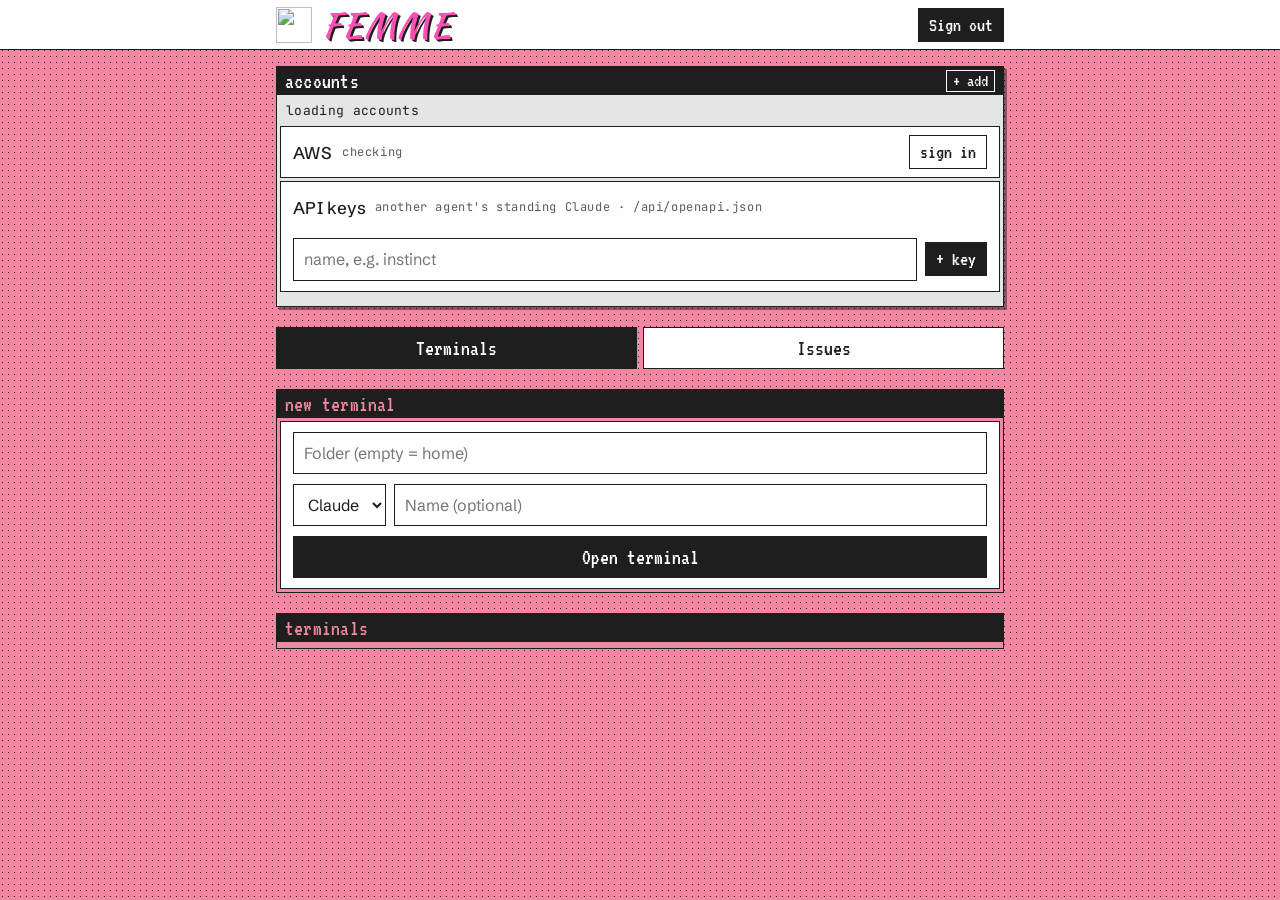
==== board/src/index.html @ fd9e905d "API for other agents: one standing Claude per name, keys made on the board Instinct (Onur's assistan" ====
<!doctype html>
<html lang="en">
<head>
<meta charset="utf-8">
<meta name="viewport" content="width=device-width, initial-scale=1">
<title>FEMME</title>
<link rel="icon" href="/logo.svg">
<link rel="preconnect" href="https://fonts.googleapis.com">
<link rel="preconnect" href="https://fonts.gstatic.com" crossorigin>
<link rel="stylesheet" href="https://fonts.googleapis.com/css2?family=Kaushan+Script&family=JetBrains+Mono:wght@400;700&family=Schibsted+Grotesk:wght@400;500&family=VT323&display=swap">
<link rel="stylesheet" href="https://cdn.jsdelivr.net/npm/@xterm/xterm@5.5.0/css/xterm.min.css">
<script defer src="https://cdn.jsdelivr.net/npm/@xterm/xterm@5.5.0/lib/xterm.min.js"></script>
<script defer src="https://cdn.jsdelivr.net/npm/@xterm/addon-fit@0.10.0/lib/addon-fit.min.js"></script>
<script defer src="https://cdn.jsdelivr.net/npm/@xterm/addon-web-links@0.11.0/lib/addon-web-links.min.js"></script>
<style>
  /* Look of typesafe.ai: a Lisa-era desktop (pink, dot grid) with black-titled windows. Light only, as typesafe.ai is. */
  :root { --desk: #F386A1; --paper: #FEFEFE; --panel: #E5E5E5; --ink: #1E1E1E; --muted: #5c5c5c; --hover: #D45BB6; --neon: #FF4FB4;
          --work: #03AA5C; --pause: #F2B33D; --queue: #DEDEDE; --pr: #09AEA1; --bad: #D93036; --done: #858585;
          --pixel: VT323, ui-monospace, monospace; --mono: "JetBrains Mono", ui-monospace, monospace; color-scheme: light; }
  * { box-sizing: border-box; }
  ::selection { background: var(--hover); color: var(--ink); }
  body { margin: 0; min-height: 100vh; color: var(--ink); font: 16px/1.4 "Schibsted Grotesk", system-ui, sans-serif; letter-spacing: .02em;
         background: var(--desk) url("data:image/svg+xml,%3Csvg xmlns='http://www.w3.org/2000/svg' width='6' height='6'%3E%3Crect x='2' y='2' width='1' height='1' fill='%231e1e1e'/%3E%3C/svg%3E"); }
  .wrap { max-width: 760px; margin: 0 auto; padding: 16px; }
  .nav { background: var(--paper); border-bottom: 1.2px solid var(--ink); }
  .nav .wrap { display: flex; align-items: center; gap: 12px; padding-block: 6px; }
  /* The logo: a Vice City sunset and the wordmark in Kaushan Script, a free stand-in for Vice City's Rage Italic. */
  h1 { flex: 1; margin: 0; display: flex; align-items: center; gap: 10px; font: 400 34px/1.1 "Kaushan Script", cursive;
       color: var(--neon); text-shadow: 2px 2px 0 var(--ink); letter-spacing: .03em; }
  h1 img { width: 36px; height: 36px; }
  .win { display: block; border: 1.2px solid var(--ink); background: var(--desk); margin: 0 0 20px; }
  .tb { display: flex; align-items: center; gap: 8px; margin: 0; padding: 3px 8px; background: var(--ink); color: var(--desk);
        font: 22px/1 var(--pixel); font-weight: normal; letter-spacing: .01em; text-transform: lowercase; }
  .tb b { width: 10px; height: 10px; flex: none; }
  .frame { display: grid; grid-template-columns: minmax(0, 1fr); gap: 3px; padding: 3px; }
  .card { background: var(--paper); border: 1.2px solid var(--ink); padding: 10px 12px; }
  .dialog { background: var(--panel); box-shadow: 3px 3px 0 rgba(0, 0, 0, .4); }
  .dialog .tb { color: var(--paper); }
  #accts { display: grid; gap: 3px; }
  .acct { display: grid; gap: 6px; height: auto; padding: 8px 12px; text-align: left; font: 16px/1.4 "Schibsted Grotesk", system-ui, sans-serif; letter-spacing: .02em; }
  .acct.on { box-shadow: inset 6px 0 0 var(--work); padding-left: 16px; }
  .acct .title { margin: 0; }
  .mini { display: grid; grid-template-columns: auto minmax(0, 1fr) auto; gap: 4px 8px; align-items: center; font: 12px/1.4 var(--mono); letter-spacing: .05em; color: var(--muted); }
  .mini .meter { height: 10px; margin: 0; }
  .tb button { margin-left: auto; height: 22px; padding: 0 6px; font-size: 18px; background: transparent; color: inherit; border-color: currentColor; }
  #deploy-msg { padding: 8px; font: 13px/1.4 var(--mono); white-space: pre-wrap; overflow-wrap: anywhere; }
  .meter { height: 20px; border: 1.2px solid var(--ink); background: var(--paper); margin-top: 6px; }
  .meter i { display: block; height: 100%; background: var(--ink); }
  .form { display: grid; gap: 10px; }
  input, textarea, button { font: inherit; border-radius: 0; }
  input, textarea { width: 100%; border: 1.2px solid var(--ink); background: var(--paper); color: var(--ink); padding: 9px 10px; }
  ::placeholder { color: #767676; }
  textarea { min-height: 90px; resize: vertical; }
  button { font: 20px/1 var(--pixel); height: 34px; padding: 0 10px; border: 1.2px solid var(--ink); background: var(--paper); color: var(--ink);
           cursor: pointer; transition: background-color .2s; }
  button:hover { background: var(--hover); }
  button.dark { background: var(--ink); color: var(--paper); }
  button.dark:hover { background: var(--hover); color: var(--ink); }
  .form > button { height: 42px; font-size: 22px; }
  :focus-visible { outline: 2px solid var(--ink); outline-offset: 2px; }
  .meta { font: 12px/1.4 var(--mono); letter-spacing: .05em; color: var(--muted); display: flex; gap: 10px; flex-wrap: wrap; }
  .title { font-size: 17px; font-weight: 500; margin: 4px 0 2px; overflow-wrap: anywhere; }
  .body { white-space: pre-wrap; color: var(--muted); font-size: 14px; overflow-wrap: anywhere; margin-top: 6px; padding-left: 10px; border-left: 1.2px dashed var(--ink); }
  .note { font-size: 14px; margin-top: 6px; overflow-wrap: anywhere; }
  .actions { display: flex; gap: 6px; margin-top: 10px; flex-wrap: wrap; }
  a { color: var(--ink); text-decoration-thickness: 1.2px; text-underline-offset: 4px; }
  a:hover { text-decoration-thickness: 3px; text-decoration-color: var(--hover); }
  .empty { font: 13px var(--mono); padding: 4px 6px; }
  summary { cursor: pointer; }
  .card summary { font: 12px var(--mono); color: var(--muted); margin-top: 6px; }
  .win > summary { list-style: none; }
  .win > summary::-webkit-details-marker { display: none; }
  .win > summary .tb::after { content: "[+]"; margin-left: auto; }
  .win[open] > summary .tb::after { content: "[-]"; }
  .err { color: var(--bad); font-size: 14px; }
  .err:empty { display: none; }
  .hidden { display: none !important; }
  .tabs { display: flex; gap: 6px; margin-bottom: 20px; }
  .tabs button { flex: 1; height: 42px; font-size: 22px; }
  .tabs button.on { background: var(--ink); color: var(--paper); }
  .row { display: flex; gap: 8px; align-items: center; flex-wrap: wrap; }
  select { font: inherit; border-radius: 0; border: 1.2px solid var(--ink); background: var(--paper); color: var(--ink); padding: 9px 10px; }
  .term { display: flex; align-items: center; gap: 10px; cursor: pointer; }
  .term .grow { flex: 1; min-width: 0; }
  .term .cwd { font: 12px/1.4 var(--mono); letter-spacing: .05em; color: var(--muted); overflow: hidden; text-overflow: ellipsis; white-space: nowrap; }
  .dot { width: 10px; height: 10px; border: 1.2px solid var(--ink); background: var(--paper); flex: none; }
  .dot.working { background: var(--work); } .dot.blocked, .dot.done { background: var(--pause); } .dot.idle { background: var(--done); }
  .st { font: 18px/1 var(--pixel); letter-spacing: .01em; padding: 1px 6px; border: 1.2px solid currentColor; }
  .aws { display: flex; align-items: center; gap: 10px; padding: 8px 12px; }
  .aws .meta { flex: 1; min-width: 0; overflow: hidden; text-overflow: ellipsis; white-space: nowrap; display: block; }
  #keys, #newkey, #key-new { margin-top: 8px; }
  #keys { align-items: center; }
  /* The terminal: a typesafe.ai window on the desk, the pane's screen on paper inside its double rule. */
  #chat { position: fixed; inset: 0; z-index: 10; display: none; padding: 8px; background: inherit; }
  #chat.open { display: flex; }
  #chat > .win { flex: 1; min-width: 0; display: flex; flex-direction: column; margin: 0; }
  #chat .tb { min-width: 0; }
  #chat-title { flex: 1; min-width: 0; overflow: hidden; text-overflow: ellipsis; white-space: nowrap; }
  #chat .tb .st { font-size: 16px; flex: none; }
  #chat .tb button { margin-left: 0; flex: none; }
  #chat .frame { flex: 1; min-height: 0; grid-template-rows: minmax(0, 1fr) auto; }
  #xterm-box { padding: 6px 4px 6px 8px; overflow: auto; }
  #xterm { height: 100%; }
  #xterm-box.drop { outline: 3px dashed var(--hover); outline-offset: -6px; }
  .xterm .xterm-viewport { background: var(--paper) !important; }
  .keys { display: flex; gap: 3px; flex-wrap: wrap; align-items: center; }
  .keys button { min-width: 44px; flex: 1 0 auto; }
  #chat-msg { font: 12px/1.4 var(--mono); padding: 0 4px; white-space: nowrap; overflow: hidden; text-overflow: ellipsis; }
  #chat-msg.bad { color: var(--bad); }
</style>
</head>
<body>
<header class="nav">
  <div class="wrap">
    <h1><img src="/logo.svg" alt="">FEMME</h1>
    <button id="out" class="dark">Sign out</button>
  </div>
</header>
<main class="wrap">
  <section class="win dialog hidden" id="deploy">
    <h2 class="tb"><b id="deploy-dot"></b>deploy<button id="deploy-x" aria-label="Close">x</button></h2>
    <div id="deploy-msg"></div>
  </section>
  <section class="win dialog">
    <h2 class="tb">accounts<button id="acct-add">+ add</button></h2>
    <div class="frame">
      <div id="accts"><div class="empty">loading accounts</div></div>
      <div class="card aws"><span class="title">AWS</span><span class="meta" id="aws-who">checking</span><button id="aws-login">sign in</button></div>
      <div class="card">
        <div class="row"><span class="title">API keys</span><span class="meta">another agent's standing Claude · /api/openapi.json</span></div>
        <div id="keys" class="meta"></div>
        <form id="newkey" class="row"><input id="key-name" placeholder="name, e.g. instinct" required pattern="[a-z0-9-]{1,32}" autocomplete="off" style="flex:1"><button class="dark">+ key</button></form>
        <div id="key-new" class="hidden"><input id="key-val" readonly><div class="meta">shown once: copy it now</div></div>
      </div>
      <form id="login" class="card form hidden">
        <a id="login-url" target="_blank" rel="noopener noreferrer"></a>
        <input id="code" required autocomplete="off" autocapitalize="off" autocorrect="off" spellcheck="false">
        <div class="row"><button class="dark" id="login-go" style="flex:1"></button><button type="button" id="login-x">Cancel</button></div>
      </form>
      <div class="err" id="acct-err" role="alert"></div>
      <div class="empty" id="usage"></div>
    </div>
  </section>

  <div class="tabs"><button id="tab-terms">Terminals</button><button id="tab-issues">Issues</button></div>

  <section id="v-terms" class="hidden">
    <form id="newterm" class="win">
      <h2 class="tb">new terminal</h2>
      <div class="frame">
        <div class="card form">
          <input id="folder" list="folders" placeholder="Folder (empty = home)" autocapitalize="off" autocorrect="off" spellcheck="false">
          <datalist id="folders"></datalist>
          <div class="row">
            <select id="agent"><option value="claude">Claude</option><option value="codex">Codex</option><option value="pi">Pi</option><option value="">Shell</option></select>
            <input id="tlabel" placeholder="Name (optional)" style="flex:1;min-width:120px">
          </div>
          <button class="dark">Open terminal</button>
          <div class="err" id="terr" role="alert"></div>
        </div>
      </div>
    </form>
    <section class="win">
      <h2 class="tb">terminals</h2>
      <div class="frame" id="terms"></div>
    </section>
  </section>

  <section id="v-issues" class="hidden">
    <form id="new" class="win">
      <h2 class="tb">new issue</h2>
      <div class="frame">
        <div class="card form">
          <input id="repo" list="repos" placeholder="owner/repo" required autocapitalize="off" autocorrect="off" spellcheck="false">
          <datalist id="repos"></datalist>
          <input id="title" placeholder="What should be done?" required>
          <textarea id="body" placeholder="Details, acceptance criteria, files to look at (optional)"></textarea>
          <button class="dark">Add to queue</button>
          <div class="err" id="err" role="alert"></div>
        </div>
      </div>
    </form>

    <div id="board"></div>
  </section>
</main>

<div id="chat" role="dialog" aria-label="Terminal">
  <section class="win dialog">
    <h2 class="tb"><span id="chat-title"></span><span class="st" id="chat-st"></span><button id="chat-kill">end</button><button id="chat-close">back</button></h2>
    <div class="frame">
      <div class="card" id="xterm-box"><div id="xterm"></div></div>
      <div class="keys">
        <button data-send="\x1b">Esc</button><button data-send="\t">Tab</button><button data-send="\x1b[A">↑</button><button data-send="\x1b[B">↓</button>
        <button data-send="\x03">^C</button><button data-send="\r">Enter</button><button id="upload">+ file</button>
        <input type="file" id="file" multiple hidden>
      </div>
      <div id="chat-msg" role="status"></div>
    </div>
  </section>
</div>
<script>
  const SECTIONS = [
    ['waiting', 'Needs you', '--pause'], ['triage', 'Player reports', '--neon'], ['working', 'Working', '--work'], ['paused', 'Paused', '--queue'], ['open', 'Queue', '--queue'],
    ['pr', 'PR ready', '--pr'], ['failed', 'Failed', '--bad'], ['done', 'Done', '--done'],
  ];
  const $ = id => document.getElementById(id);
  const esc = s => String(s ?? '').replace(/[&<>"']/g, c => ({ '&': '&amp;', '<': '&lt;', '>': '&gt;', '"': '&quot;', "'": '&#39;' }[c]));
  const api = async (url, opts = {}) => {
    const r = await fetch(url, { ...opts, headers: { 'Content-Type': 'application/json' } });
    if (r.status === 401) location.replace('/login');
    return r;
  };
  const ago = t => { const m = Math.round((Date.now() / 1000 - t) / 60); return m < 60 ? `${m}m ago` : m < 1440 ? `${Math.round(m / 60)}h ago` : `${Math.round(m / 1440)}d ago`; };

  function card(i) {
    const acts = [];
    if (i.pane && ['working', 'waiting', 'paused', 'pr', 'failed'].includes(i.status)) acts.push(`<button data-id="${i.id}" data-pane="${esc(i.pane)}" data-chat="${esc(i.title)}">Chat</button>`);
    if (['paused', 'failed', 'done'].includes(i.status)) acts.push(`<button data-id="${i.id}" data-set="open">Retry</button>`);
    if (i.status === 'triage') acts.push(`<button data-id="${i.id}" data-set="open">Queue it</button>`);
    if (i.status === 'pr') acts.push(`<button data-id="${i.id}" data-set="done">Merged, done</button>`);
    if (!['working', 'waiting'].includes(i.status)) acts.push(`<button data-id="${i.id}" data-del>Delete</button>`);
    return `<div class="card">
      <div class="meta"><span>#${i.id}</span><span>${esc(i.repo)}</span><span>${ago(i.updated || i.created)}</span></div>
      <div class="title">${esc(i.title)}</div>
      ${i.body ? `<details><summary>details</summary><div class="body">${esc(i.body)}</div></details>` : ''}
      ${i.note ? `<div class="note">${esc(i.note)}</div>` : ''}
      ${i.report ? `<div class="note"><a href="/reports/${esc(i.report)}" target="_blank" rel="noopener">screenshot</a></div>` : ''}
      ${i.pr_url ? `<div class="note"><a href="${esc(i.pr_url)}" target="_blank" rel="noopener">${esc(i.pr_url)}</a></div>` : ''}
      ${acts.length ? `<div class="actions">${acts.join('')}</div>` : ''}
    </div>`;
  }

  async function refresh() {
    const [issues, meta, accts, keys] = await Promise.all(['/api/issues', '/api/meta', '/api/accounts', '/api/keys'].map(u => api(u).then(r => r.json())));
    $('board').innerHTML = SECTIONS.map(([key, label, color]) => {
      const rows = issues.filter(i => i.status === key).sort((a, b) => key === 'open' ? a.id - b.id : (b.updated || 0) - (a.updated || 0));
      const bar = `<h2 class="tb"><b style="background:var(${color})"></b>${label}${rows.length ? ` (${rows.length})` : ''}</h2>`;
      const cards = rows.length ? rows.map(card).join('') : '<div class="empty">nothing here</div>';
      if (key === 'triage' && !rows.length) return '';  // shown only while reports wait for you
      if (key === 'done' && rows.length) return `<details class="win"><summary>${bar}</summary><div class="frame">${cards}</div></details>`;
      return `<section class="win">${bar}<div class="frame">${cards}</div></section>`;
    }).join('');
    showAccounts(accts);
    showKeys(keys);
    $('usage').textContent = `switches account at ${meta.cap ?? 60}% · agents pause when every account is past it${meta.state ? ' · ' + meta.state : ''}`;
    $('repos').innerHTML = (meta.repos || []).map(r => `<option value="${esc(r)}">`).join('');
    const d = meta.deploy;  // deploy.sh's last result: ok is null while it runs
    $('deploy').classList.toggle('hidden', !d);
    if (d) {
      $('deploy-dot').style.background = `var(${d.ok ? '--work' : d.ok === false ? '--bad' : '--pause'})`;
      $('deploy-msg').textContent = `${d.at ? ago(d.at) + ' · ' : ''}${d.message}`;
    }
  }
  // Accounts: cswap's Claude logins on the box. Click one to switch to it; + add signs in a new one.
  const win = (label, w) => typeof w?.pct === 'number'
    ? `<span>${label}</span><span class="meter"><i style="width:${Math.min(100, w.pct)}%"></i></span><span>${Math.round(w.pct)}%${w.countdown ? ' · ' + esc(w.countdown) : ''}</span>` : '';
  const acct = a => `<button class="card acct${a.active ? ' on' : ''}" data-n="${a.number}"${a.active ? ' aria-current="true"' : ''}>
      <span class="row"><span class="title">${a.number} · ${esc(a.alias || a.email)}</span>${a.active ? '<span class="st">active</span>' : ''}${a.disabled ? '<span class="st">disabled</span>' : ''}</span>
      ${a.usage ? `<span class="mini">${win('5h', a.usage.fiveHour)}${win('7d', a.usage.sevenDay)}</span>` : `<span class="meta">${esc(a.usageError || 'usage unknown')}</span>`}
    </button>`;
  // A sign-in in progress shows its link and a box for the code the sign-in page gives you.
  const SIGNIN = { claude: ['Sign in with the new account', 'claude.ai', 'Add account'], aws: ['Sign in to AWS', 'AWS', 'Sign in'] };
  let loginKind = null;
  function showAccounts(d) {
    const c = d.cswap, a = d.aws, login = d.login || {};
    $('accts').innerHTML = !c ? '<div class="empty">loading accounts</div>'
      : c.error ? `<div class="empty err">${esc(c.error)}</div>`
      : c.accounts?.length ? c.accounts.map(acct).join('') : '<div class="empty">no accounts yet: + add</div>';
    $('aws-who').textContent = !a ? 'checking' : a.Arn ? `${a.Account} · ${a.Arn.split(':').pop()}` : 'not signed in';
    $('aws-who').title = a?.Arn || a?.error || '';
    if (!login[loginKind]) loginKind = Object.keys(login)[0] || null;
    $('login').classList.toggle('hidden', !loginKind);
    if (!loginKind) return;
    const [link, site, go] = SIGNIN[loginKind];
    $('login-url').href = login[loginKind];
    $('login-url').textContent = `1. ${link}`;
    $('code').placeholder = `2. Paste the code ${site} shows`;
    $('login-go').textContent = go;
  }
  async function accountCall(url, opts, busy) {
    $('acct-err').textContent = '';
    busy.disabled = true;
    const r = await api(url, opts), d = await r.json();
    busy.disabled = false;
    if (!r.ok) { $('acct-err').textContent = d.error; return showAccounts(await api('/api/accounts').then(r => r.json())); }
    showAccounts(d);
    return d;
  }
  $('accts').onclick = e => {
    const b = e.target.closest('.acct');
    if (b && !b.classList.contains('on')) accountCall('/api/accounts/switch', { method: 'POST', body: JSON.stringify({ account: b.dataset.n }) }, b);
  };
  // The sign-in page opens straight away in a new tab; the tab is opened inside the click (then
  // pointed at the link once the box has it), so browsers don't block it as a pop-up.
  async function signIn(kind, btn) {
    const tab = window.open('', '_blank');
    loginKind = kind;
    $('code').value = '';
    const d = await accountCall(`/api/accounts/${kind}/login`, { method: 'POST', body: '{}' }, btn);
    if (tab && d?.login?.[kind]) { tab.opener = null; tab.location = d.login[kind]; } else tab?.close();
    if (d) $('code').focus();
  }
  $('acct-add').onclick = () => signIn('claude', $('acct-add'));
  $('aws-login').onclick = () => signIn('aws', $('aws-login'));
  $('login').onsubmit = async e => {
    e.preventDefault();
    const d = await accountCall(`/api/accounts/${loginKind}/code`, { method: 'POST', body: JSON.stringify({ code: $('code').value.trim() }) }, e.submitter);
    if (d) $('code').value = '';
  };
  $('login-x').onclick = () => accountCall(`/api/accounts/${loginKind}/login`, { method: 'DELETE' }, $('login-x'));
  // Keys for other agents (Instinct): made here, shown once, revoked here.
  const showKeys = ks => $('keys').innerHTML = ks.length
    ? ks.map(k => `<span>${esc(k.name)} · …${esc(k.hint)} · ${ago(k.created)}</span><button data-revoke="${esc(k.name)}">revoke</button>`).join('')
    : '<span>no keys yet</span>';
  async function keyCall(url, opts, busy) {
    $('acct-err').textContent = '';
    busy.disabled = true;
    const r = await api(url, opts), d = await r.json();
    busy.disabled = false;
    if (!r.ok) { $('acct-err').textContent = d.error; return; }
    showKeys(d.keys || d);
    return d;
  }
  $('newkey').onsubmit = async e => {
    e.preventDefault();
    const d = await keyCall('/api/keys', { method: 'POST', body: JSON.stringify({ name: $('key-name').value.trim() }) }, e.submitter);
    if (!d) return;
    $('key-name').value = '';
    $('key-val').value = d.key;
    $('key-new').classList.remove('hidden');
    $('key-val').select();
  };
  $('keys').onclick = e => {
    const b = e.target.closest('[data-revoke]');
    if (b && confirm(`Revoke key ${b.dataset.revoke}? Whatever uses it stops working.`)) keyCall(`/api/keys/${b.dataset.revoke}`, { method: 'DELETE' }, b);
  };

  $('deploy-x').onclick = async () => { await api('/api/deploy', { method: 'DELETE' }); $('deploy').classList.add('hidden'); };

  $('new').onsubmit = async e => {
    e.preventDefault();
    $('err').textContent = '';
    const r = await api('/api/issues', { method: 'POST', body: JSON.stringify({ repo: $('repo').value.trim(), title: $('title').value, body: $('body').value }) });
    if (!r.ok) return $('err').textContent = (await r.json()).error;
    $('title').value = $('body').value = '';
    refresh();
  };

  $('board').onclick = async e => {
    const b = e.target.closest('button');
    if (!b) return;
    if (b.dataset.chat !== undefined) return openChat(b.dataset.pane, `#${b.dataset.id} ${b.dataset.chat}`);
    if (b.dataset.del !== undefined) {
      if (!confirm('Delete this issue?')) return;
      await api(`/api/issues/${b.dataset.id}`, { method: 'DELETE' });
    } else {
      await api(`/api/issues/${b.dataset.id}`, { method: 'PATCH', body: JSON.stringify({ status: b.dataset.set, note: '' }) });
    }
    refresh();
  };

  $('out').onclick = async () => { await api('/api/logout', { method: 'POST', body: '{}' }); location.replace('/login'); };

  // Chat: a real terminal (xterm.js) on a herdr pane. herdr hands out the pane's screen, not a
  // stream, so the screen is fetched a few times a second and redrawn when it changes; keys,
  // pastes and dropped files go straight back to the pane.
  // ponytail: polling, as herdr has no output stream to forward; the API's events.subscribe
  // (pane_output_changed) could push redraws if this ever feels slow.
  const THEME = {  // the board's palette, darkened where text sits on paper
    background: '#FEFEFE', foreground: '#1E1E1E', cursor: '#FEFEFE', cursorAccent: '#FEFEFE', selectionBackground: '#F386A1',
    black: '#1E1E1E', red: '#912138', green: '#2A8221', yellow: '#8A5A00', blue: '#26569B', magenta: '#A8327F', cyan: '#0A7D74', white: '#C8C8C8',
    brightBlack: '#5C5C5C', brightRed: '#D93036', brightGreen: '#03AA5C', brightYellow: '#B8860B', brightBlue: '#3D7BD9', brightMagenta: '#D45BB6', brightCyan: '#09AEA1', brightWhite: '#FEFEFE',
  };
  let term, fit, chatPane = null, chatWs = null, chatTimer = null, cols = 80, last = '', agent = false, polling = false;
  const width = s => Math.max(...s.replace(/\x1b\[[0-?]*[ -\/]*[@-~]|\x1b\][^\x07\x1b]*(\x07|\x1b\\)/g, '').split('\n').map(l => [...l.trimEnd()].length));
  const say = (text, bad) => { $('chat-msg').textContent = text; $('chat-msg').className = bad ? 'bad' : ''; };

  // The pane keeps its own width: the font shrinks until those columns fit (scrolls sideways
  // below 8px, on phones), and the rows fill the window.
  function layout() {
    const box = $('xterm-box');
    term.options.fontSize = Math.max(8, Math.min(15, Math.floor((box.clientWidth - 14) / (cols * 0.6))));
    term.resize(cols, Math.max(5, fit.proposeDimensions()?.rows || 24));
  }
  function makeTerm() {
    term = new Terminal({ theme: THEME, fontFamily: '"JetBrains Mono", ui-monospace, monospace', fontSize: 13, lineHeight: 1.1,
      scrollback: 500, cursorBlink: false, allowProposedApi: true });
    fit = new FitAddon.FitAddon();
    term.loadAddon(fit);
    term.loadAddon(new WebLinksAddon.WebLinksAddon((e, url) => window.open(url, '_blank', 'noopener')));
    term.open($('xterm'));
    term.onData(send);
    new ResizeObserver(() => chatPane && layout()).observe($('xterm-box'));
  }

  async function pullScreen() {
    if (!chatPane || polling || document.hidden) return;
    polling = true;
    try {
      const r = await api(`/api/terminals/${chatPane}/screen`), d = await r.json();
      if (!r.ok) { $('chat-st').textContent = 'gone'; return say(d.error, true); }
      $('chat-st').textContent = d.status || 'shell';
      agent = !!d.status;
      const b = term.buffer.active;
      if (d.screen === last || b.viewportY < b.baseY) return;  // unchanged, or you scrolled up to read
      last = d.screen;
      const w = width(d.screen);
      if (w > cols) { cols = w; layout(); }
      // Agents read pastes as one block (bracketed paste); a shell gets them as typed. The pane
      // draws its own cursor, so xterm's stays hidden.
      term.write(`\x1b[?25l\x1b[?2004${agent ? 'h' : 'l'}\x1b[H\x1b[2J\x1b[3J` + d.screen.replace(/\r?\n/g, '\r\n').replace(/\s+$/, ''));
    } finally { polling = false; }
  }

  // Keystrokes queue up and go out in order, one request at a time.
  let queue = '', sending = false;
  function send(data) { queue += data; flush(); }
  async function flush() {
    if (sending || !queue || !chatPane) return;
    sending = true;
    const data = queue.slice(0, 50000);
    queue = queue.slice(data.length);
    const r = await api(`/api/terminals/${chatPane}/input`, { method: 'POST', body: JSON.stringify({ data }) });
    sending = false;
    if (!r.ok) say((await r.json()).error, true);
    setTimeout(pullScreen, 60);
    flush();
  }

  // Pasted or dropped files (a screenshot, a PDF) go to the box and their path is typed in;
  // Claude Code attaches a pasted image path as the image itself.
  async function upload(files) {
    // ponytail: files land on the VPS, so a linked laptop's terminal can't open them.
    if (chatPane.includes('~')) return say('files only reach VPS terminals', true);
    for (const f of files) {
      if (f.size > 20 << 20) { say(`${f.name}: files up to 20 MB`, true); continue; }
      say(`uploading ${f.name || 'image'}…`);
      const data = await new Promise((ok, no) => { const fr = new FileReader(); fr.onload = () => ok(fr.result.split(',')[1]); fr.onerror = no; fr.readAsDataURL(f); });
      const r = await api('/api/terminals/upload', { method: 'POST', body: JSON.stringify({ name: f.name || 'paste.png', data }) });
      const d = await r.json();
      if (!r.ok) { say(d.error, true); continue; }
      say(`${f.name || 'image'} uploaded`);
      send(agent ? `\x1b[200~${d.path}\x1b[201~` : d.path + ' ');
    }
    term.focus();
  }
  // Capture phase: files never reach xterm's own paste handling, text does.
  $('xterm-box').addEventListener('paste', e => {
    const files = [...(e.clipboardData?.files || [])];
    if (files.length) { e.preventDefault(); e.stopPropagation(); upload(files); }
  }, true);
  $('xterm-box').ondragover = e => { e.preventDefault(); $('xterm-box').classList.add('drop'); };
  $('xterm-box').ondragleave = () => $('xterm-box').classList.remove('drop');
  $('xterm-box').ondrop = e => { e.preventDefault(); $('xterm-box').classList.remove('drop'); upload([...e.dataTransfer.files]); };
  $('upload').onclick = () => $('file').click();
  $('file').onchange = () => { upload([...$('file').files]); $('file').value = ''; };
  // Key bar (phones): pointerdown keeps the focus, and with it the keyboard, in the terminal.
  document.querySelector('.keys').onpointerdown = e => { if (e.target.dataset.send) e.preventDefault(); };
  document.querySelector('.keys').onclick = e => {
    const k = e.target.dataset.send;
    if (k) send(k.replace(/\\x([0-9a-f]{2})|\\t|\\r/g, (m, h) => h ? String.fromCharCode(parseInt(h, 16)) : m === '\\t' ? '\t' : '\r'));
  };

  function openChat(pane, title) {
    if (!term) makeTerm();
    chatPane = pane;
    chatWs = pane.split(':')[0];
    cols = 80; last = ''; queue = '';
    $('chat-title').textContent = title;
    $('chat-st').textContent = '';
    say('');
    term.reset();
    $('chat').classList.add('open');
    layout();
    term.focus();
    pullScreen();
    chatTimer = setInterval(pullScreen, 250);
  }
  function closeChat() { $('chat').classList.remove('open'); clearInterval(chatTimer); chatPane = null; refresh(); refreshTerms(); }
  $('chat-close').onclick = closeChat;
  $('chat-kill').onclick = async () => {
    if (!confirm('End this terminal? Whatever runs in it stops.')) return;
    await api(`/api/terminals/${chatWs}`, { method: 'DELETE' });
    closeChat();
  };

  // Terminals tab: every herdr workspace on the box.
  async function refreshTerms() {
    const r = await api('/api/terminals');
    if (!r.ok) return $('terms').innerHTML = `<div class="err">${esc((await r.json()).error)}</div>`;
    const d = await r.json();
    $('folders').innerHTML = d.folders.map(f => `<option value="${esc(f)}">`).join('');
    $('terms').innerHTML = d.workspaces.length ? d.workspaces.map(w => w.panes.map(p => `
      <div class="card term" data-pane="${esc(p.pane_id)}" data-title="${esc((w.machine ? w.machine + ' · ' : '') + w.label + (p.title ? ' · ' + p.title : ''))}">
        <span class="dot ${esc(p.status || '')}"></span>
        <div class="grow"><div class="title">${esc(w.label)}${w.machine ? ` <span class="st">${esc(w.machine)}</span>` : ''}${w.panes.length > 1 ? ` <span class="st">${esc(p.pane_id.split('~').pop())}</span>` : ''}</div>
          <div class="cwd">${esc(p.agent || 'shell')}${p.status && p.status !== 'unknown' ? ' · ' + esc(p.status) : ''}${p.title ? ' · ' + esc(p.title) : ''}</div>
          <div class="cwd">${esc(p.cwd || '')}</div></div>
      </div>`).join('')).join('') : '<div class="empty">no terminals</div>';
  }
  $('terms').onclick = e => { const c = e.target.closest('.term'); if (c) openChat(c.dataset.pane, c.dataset.title); };
  $('newterm').onsubmit = async e => {
    e.preventDefault();
    $('terr').textContent = '';
    const r = await api('/api/terminals', { method: 'POST', body: JSON.stringify({ cwd: $('folder').value, agent: $('agent').value, label: $('tlabel').value }) });
    const d = await r.json();
    if (!r.ok) return $('terr').textContent = d.error;
    $('tlabel').value = '';
    await refreshTerms();
    openChat(d.pane_id, $('folder').value.split('/').pop() || 'home');
  };

  function show(tab) {
    $('v-terms').classList.toggle('hidden', tab !== 'terms');
    $('v-issues').classList.toggle('hidden', tab !== 'issues');
    $('tab-terms').classList.toggle('on', tab === 'terms');
    $('tab-issues').classList.toggle('on', tab === 'issues');
    try { localStorage.setItem('femme-tab', tab); } catch {}
  }
  $('tab-terms').onclick = () => { show('terms'); refreshTerms(); };
  $('tab-issues').onclick = () => { show('issues'); refresh(); };
  let saved = 'terms';
  try { saved = localStorage.getItem('femme-tab') || 'terms'; } catch {}
  show(saved);
  refreshTerms();
  setInterval(() => { if (!chatPane && !$('v-terms').classList.contains('hidden')) refreshTerms(); }, 10000);

  refresh();
  setInterval(refresh, 10000);
</script>
</body>
</html>
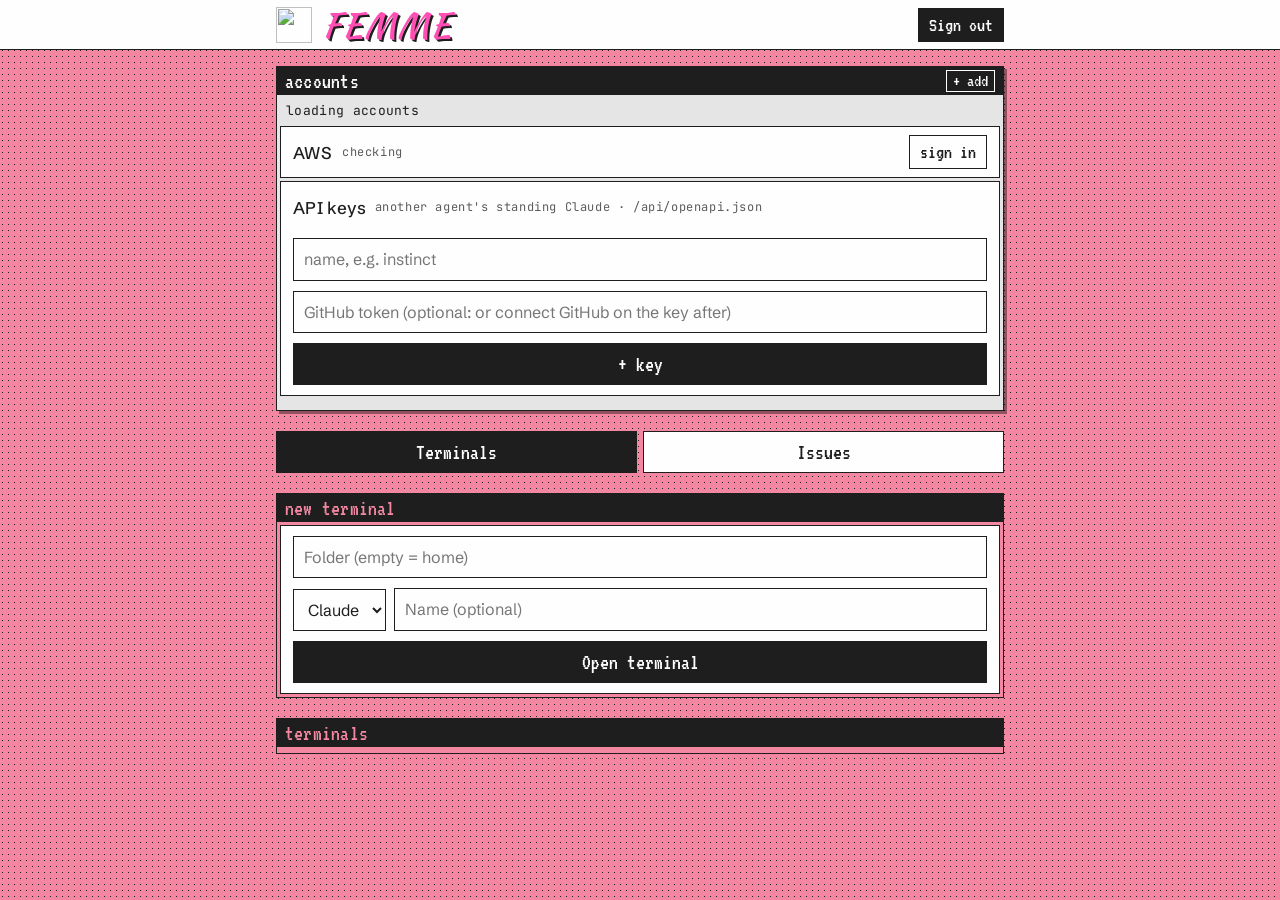
==== commit d4836776: "Keys push as their own GitHub account: connect it on the board or paste a token A key for another ag" ====
--- a/board/src/index.html
+++ b/board/src/index.html
@@ -129,7 +129,11 @@
       <div class="card">
         <div class="row"><span class="title">API keys</span><span class="meta">another agent's standing Claude · /api/openapi.json</span></div>
         <div id="keys" class="meta"></div>
-        <form id="newkey" class="row"><input id="key-name" placeholder="name, e.g. instinct" required pattern="[a-z0-9-]{1,32}" autocomplete="off" style="flex:1"><button class="dark">+ key</button></form>
+        <form id="newkey" class="form">
+          <input id="key-name" placeholder="name, e.g. instinct" required pattern="[a-z0-9-]{1,32}" autocomplete="off">
+          <input id="key-token" type="password" placeholder="GitHub token (optional: or connect GitHub on the key after)" autocomplete="off">
+          <button class="dark">+ key</button>
+        </form>
         <div id="key-new" class="hidden"><input id="key-val" readonly><div class="meta">shown once: copy it now</div></div>
       </div>
       <form id="login" class="card form hidden">
@@ -309,9 +313,14 @@
     if (d) $('code').value = '';
   };
   $('login-x').onclick = () => accountCall(`/api/accounts/${loginKind}/login`, { method: 'DELETE' }, $('login-x'));
-  // Keys for other agents (Instinct): made here, shown once, revoked here.
+  // Keys for other agents (Instinct): made here, shown once, revoked here. "connect GitHub" puts
+  // that person's account on the key: gh shows a code, they enter it at github.com/login/device.
   const showKeys = ks => $('keys').innerHTML = ks.length
-    ? ks.map(k => `<span>${esc(k.name)} · …${esc(k.hint)} · ${ago(k.created)}</span><button data-revoke="${esc(k.name)}">revoke</button>`).join('')
+    ? ks.map(k => `<span>${esc(k.name)} · …${esc(k.hint)} · pushes as ${esc(k.account)} · ${ago(k.created)}${k.error ? ` · <span class="err">${esc(k.error)}</span>` : ''}</span>`
+      + (k.github
+        ? `<span>the account that should push enters <b>${esc(k.github.code)}</b> at <a href="${esc(k.github.url)}" target="_blank" rel="noopener noreferrer">github.com/login/device</a></span><button data-gh-x="${esc(k.name)}">cancel</button>`
+        : `<button data-gh="${esc(k.name)}">connect GitHub</button>`)
+      + `<button data-revoke="${esc(k.name)}">revoke</button>`).join('')
     : '<span>no keys yet</span>';
   async function keyCall(url, opts, busy) {
     $('acct-err').textContent = '';
@@ -324,16 +333,20 @@
   }
   $('newkey').onsubmit = async e => {
     e.preventDefault();
-    const d = await keyCall('/api/keys', { method: 'POST', body: JSON.stringify({ name: $('key-name').value.trim() }) }, e.submitter);
+    const body = { name: $('key-name').value.trim(), github_token: $('key-token').value.trim() };
+    const d = await keyCall('/api/keys', { method: 'POST', body: JSON.stringify(body) }, e.submitter);
     if (!d) return;
-    $('key-name').value = '';
+    $('newkey').reset();
     $('key-val').value = d.key;
     $('key-new').classList.remove('hidden');
     $('key-val').select();
   };
   $('keys').onclick = e => {
-    const b = e.target.closest('[data-revoke]');
-    if (b && confirm(`Revoke key ${b.dataset.revoke}? Whatever uses it stops working.`)) keyCall(`/api/keys/${b.dataset.revoke}`, { method: 'DELETE' }, b);
+    const b = e.target.closest('button');
+    if (!b) return;
+    if (b.dataset.gh) keyCall(`/api/keys/${b.dataset.gh}/github`, { method: 'POST', body: '{}' }, b);
+    else if (b.dataset.ghX) keyCall(`/api/keys/${b.dataset.ghX}/github`, { method: 'DELETE' }, b);
+    else if (b.dataset.revoke && confirm(`Revoke key ${b.dataset.revoke}? Whatever uses it stops working.`)) keyCall(`/api/keys/${b.dataset.revoke}`, { method: 'DELETE' }, b);
   };
 
   $('deploy-x').onclick = async () => { await api('/api/deploy', { method: 'DELETE' }); $('deploy').classList.add('hidden'); };
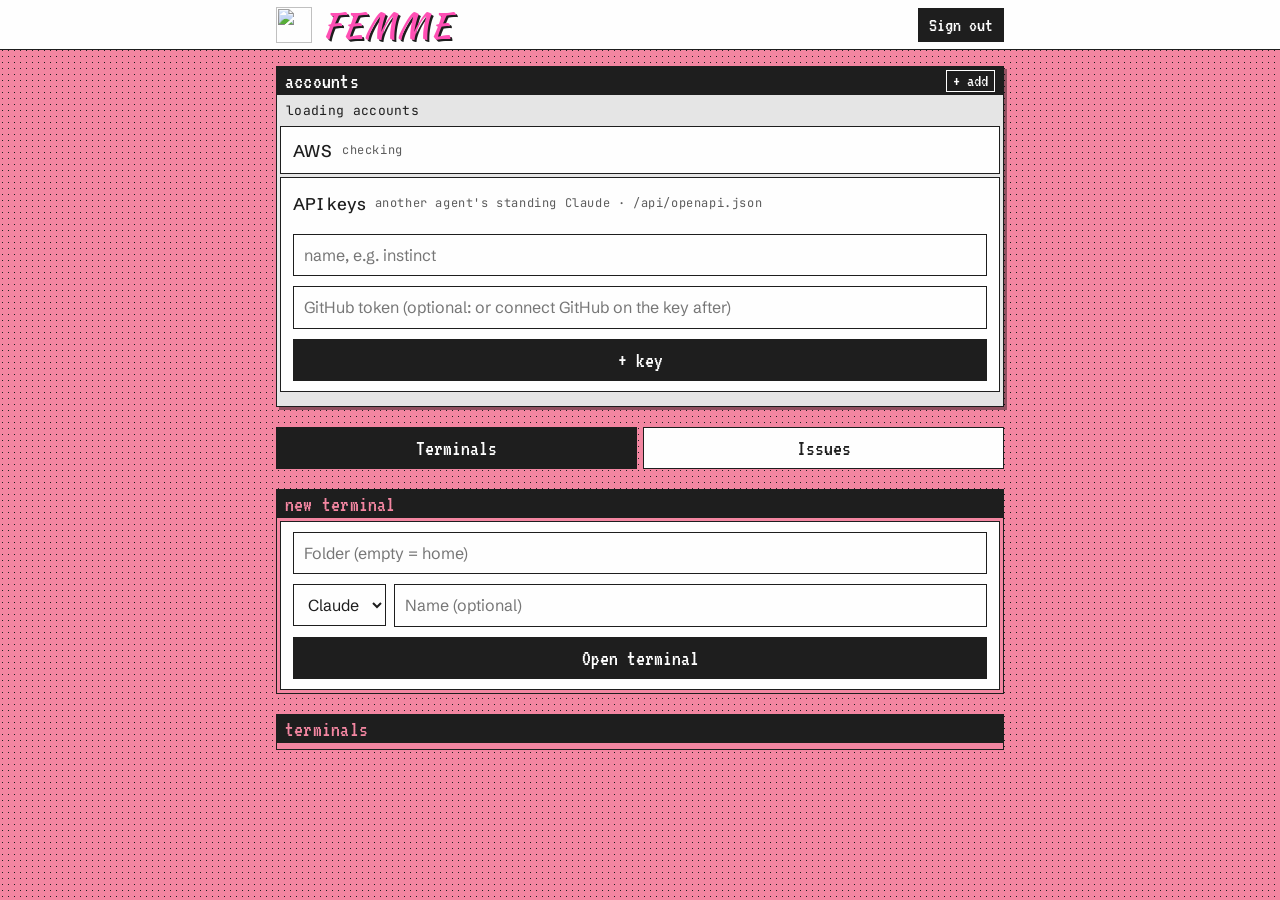
==== commit f9564989: "Board: no more AWS sign-in; the accounts window only shows who the CLI runs as The box's AWS CLI run" ====
--- a/board/src/index.html
+++ b/board/src/index.html
@@ -38,7 +38,7 @@
   .dialog .tb { color: var(--paper); }
   #accts { display: grid; gap: 3px; }
   .acct { display: grid; gap: 6px; height: auto; padding: 8px 12px; text-align: left; font: 16px/1.4 "Schibsted Grotesk", system-ui, sans-serif; letter-spacing: .02em; }
-  .acct.on { box-shadow: inset 6px 0 0 var(--work); padding-left: 16px; }
+  .acct.on, .aws.on { box-shadow: inset 6px 0 0 var(--work); padding-left: 16px; }  /* the account in use; AWS when the CLI has an identity */
   .acct .title { margin: 0; }
   .mini { display: grid; grid-template-columns: auto minmax(0, 1fr) auto; gap: 4px 8px; align-items: center; font: 12px/1.4 var(--mono); letter-spacing: .05em; color: var(--muted); }
   .mini .meter { height: 10px; margin: 0; }
@@ -125,7 +125,7 @@
     <h2 class="tb">accounts<button id="acct-add">+ add</button></h2>
     <div class="frame">
       <div id="accts"><div class="empty">loading accounts</div></div>
-      <div class="card aws"><span class="title">AWS</span><span class="meta" id="aws-who">checking</span><button id="aws-login">sign in</button></div>
+      <div class="card aws" id="aws"><span class="title">AWS</span><span class="meta" id="aws-who">checking</span></div>
       <div class="card">
         <div class="row"><span class="title">API keys</span><span class="meta">another agent's standing Claude · /api/openapi.json</span></div>
         <div id="keys" class="meta"></div>
@@ -264,15 +264,16 @@
       ${a.usage ? `<span class="mini">${win('5h', a.usage.fiveHour)}${win('7d', a.usage.sevenDay)}</span>` : `<span class="meta">${esc(a.usageError || 'usage unknown')}</span>`}
     </button>`;
   // A sign-in in progress shows its link and a box for the code the sign-in page gives you.
-  const SIGNIN = { claude: ['Sign in with the new account', 'claude.ai', 'Add account'], aws: ['Sign in to AWS', 'AWS', 'Sign in'] };
+  const SIGNIN = { claude: ['Sign in with the new account', 'claude.ai', 'Add account'] };
   let loginKind = null;
   function showAccounts(d) {
     const c = d.cswap, a = d.aws, login = d.login || {};
     $('accts').innerHTML = !c ? '<div class="empty">loading accounts</div>'
       : c.error ? `<div class="empty err">${esc(c.error)}</div>`
       : c.accounts?.length ? c.accounts.map(acct).join('') : '<div class="empty">no accounts yet: + add</div>';
-    $('aws-who').textContent = !a ? 'checking' : a.Arn ? `${a.Account} · ${a.Arn.split(':').pop()}` : 'not signed in';
+    $('aws-who').textContent = !a ? 'checking' : a.Arn ? `${a.Account} · ${a.Arn.split(':').pop()}` : 'no AWS access';
     $('aws-who').title = a?.Arn || a?.error || '';
+    $('aws').classList.toggle('on', !!a?.Arn);
     if (!login[loginKind]) loginKind = Object.keys(login)[0] || null;
     $('login').classList.toggle('hidden', !loginKind);
     if (!loginKind) return;
@@ -306,7 +307,6 @@
     if (d) $('code').focus();
   }
   $('acct-add').onclick = () => signIn('claude', $('acct-add'));
-  $('aws-login').onclick = () => signIn('aws', $('aws-login'));
   $('login').onsubmit = async e => {
     e.preventDefault();
     const d = await accountCall(`/api/accounts/${loginKind}/code`, { method: 'POST', body: JSON.stringify({ code: $('code').value.trim() }) }, e.submitter);
@@ -444,8 +444,9 @@
   // Pasted or dropped files (a screenshot, a PDF) go to the box and their path is typed in;
   // Claude Code attaches a pasted image path as the image itself.
   async function upload(files) {
-    // ponytail: files land on the VPS, so a linked laptop's terminal can't open them.
-    if (chatPane.includes('~')) return say('files only reach VPS terminals', true);
+    // ponytail: files land on the VPS, so a linked laptop's terminal can't open them (Instinct's
+    // session is tagged too, but runs here).
+    if (chatPane.includes('~') && !chatPane.startsWith('instinct~')) return say('files only reach VPS terminals', true);
     for (const f of files) {
       if (f.size > 20 << 20) { say(`${f.name}: files up to 20 MB`, true); continue; }
       say(`uploading ${f.name || 'image'}…`);
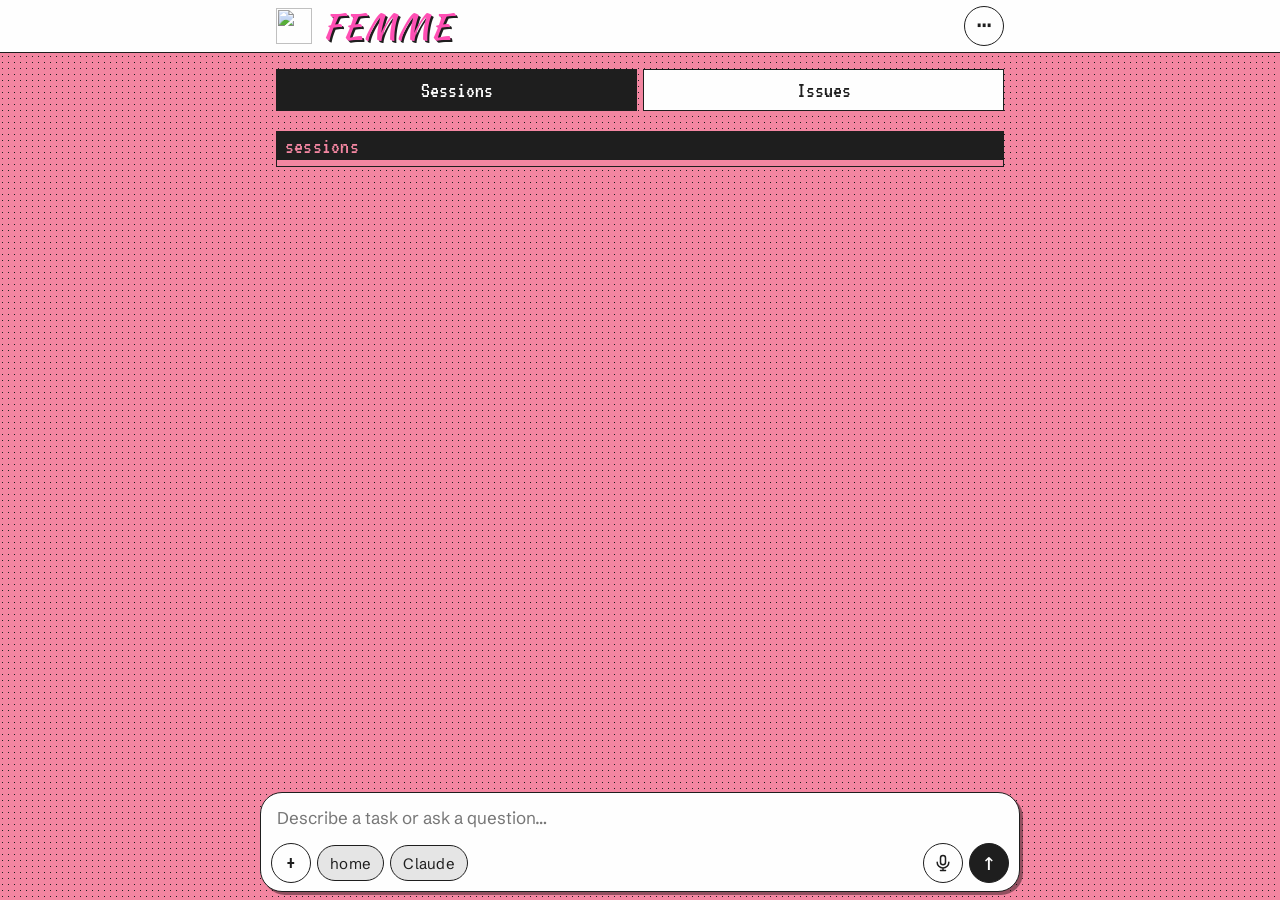
==== commit 298ccbfa: "Board: a phone-first page like the Claude app: one composer, sheets, a sessions list The board page " ====
--- a/board/src/index.html
+++ b/board/src/index.html
@@ -2,7 +2,7 @@
 <html lang="en">
 <head>
 <meta charset="utf-8">
-<meta name="viewport" content="width=device-width, initial-scale=1">
+<meta name="viewport" content="width=device-width, initial-scale=1, viewport-fit=cover">
 <title>FEMME</title>
 <link rel="icon" href="/logo.svg">
 <link rel="preconnect" href="https://fonts.googleapis.com">
@@ -13,16 +13,19 @@
 <script defer src="https://cdn.jsdelivr.net/npm/@xterm/addon-fit@0.10.0/lib/addon-fit.min.js"></script>
 <script defer src="https://cdn.jsdelivr.net/npm/@xterm/addon-web-links@0.11.0/lib/addon-web-links.min.js"></script>
 <style>
-  /* Look of typesafe.ai: a Lisa-era desktop (pink, dot grid) with black-titled windows. Light only, as typesafe.ai is. */
+  /* Look of typesafe.ai: a Lisa-era desktop (pink, dot grid) with black-titled windows. Light only, as typesafe.ai is.
+     Laid out like the Claude app on a phone: lists on top, one composer at the bottom, sheets for the rest. */
   :root { --desk: #F386A1; --paper: #FEFEFE; --panel: #E5E5E5; --ink: #1E1E1E; --muted: #5c5c5c; --hover: #D45BB6; --neon: #FF4FB4;
           --work: #03AA5C; --pause: #F2B33D; --queue: #DEDEDE; --pr: #09AEA1; --bad: #D93036; --done: #858585;
-          --pixel: VT323, ui-monospace, monospace; --mono: "JetBrains Mono", ui-monospace, monospace; color-scheme: light; }
+          --pixel: VT323, ui-monospace, monospace; --mono: "JetBrains Mono", ui-monospace, monospace; color-scheme: light;
+          --compose-h: 120px; --safe-b: env(safe-area-inset-bottom, 0px); }
   * { box-sizing: border-box; }
   ::selection { background: var(--hover); color: var(--ink); }
   body { margin: 0; min-height: 100vh; color: var(--ink); font: 16px/1.4 "Schibsted Grotesk", system-ui, sans-serif; letter-spacing: .02em;
+         padding-bottom: calc(var(--compose-h) + 12px);
          background: var(--desk) url("data:image/svg+xml,%3Csvg xmlns='http://www.w3.org/2000/svg' width='6' height='6'%3E%3Crect x='2' y='2' width='1' height='1' fill='%231e1e1e'/%3E%3C/svg%3E"); }
   .wrap { max-width: 760px; margin: 0 auto; padding: 16px; }
-  .nav { background: var(--paper); border-bottom: 1.2px solid var(--ink); }
+  .nav { background: var(--paper); border-bottom: 1.2px solid var(--ink); position: sticky; top: 0; z-index: 4; }
   .nav .wrap { display: flex; align-items: center; gap: 12px; padding-block: 6px; }
   /* The logo: a Vice City sunset and the wordmark in Kaushan Script, a free stand-in for Vice City's Rage Italic. */
   h1 { flex: 1; margin: 0; display: flex; align-items: center; gap: 10px; font: 400 34px/1.1 "Kaushan Script", cursive;
@@ -79,7 +82,6 @@
   .tabs button { flex: 1; height: 42px; font-size: 22px; }
   .tabs button.on { background: var(--ink); color: var(--paper); }
   .row { display: flex; gap: 8px; align-items: center; flex-wrap: wrap; }
-  select { font: inherit; border-radius: 0; border: 1.2px solid var(--ink); background: var(--paper); color: var(--ink); padding: 9px 10px; }
   .term { display: flex; align-items: center; gap: 10px; cursor: pointer; }
   .term .grow { flex: 1; min-width: 0; }
   .term .cwd { font: 12px/1.4 var(--mono); letter-spacing: .05em; color: var(--muted); overflow: hidden; text-overflow: ellipsis; white-space: nowrap; }
@@ -90,15 +92,21 @@
   .aws .meta { flex: 1; min-width: 0; overflow: hidden; text-overflow: ellipsis; white-space: nowrap; display: block; }
   #keys, #newkey, #key-new { margin-top: 8px; }
   #keys { align-items: center; }
-  /* The terminal: a typesafe.ai window on the desk, the pane's screen on paper inside its double rule. */
-  #chat { position: fixed; inset: 0; z-index: 10; display: none; padding: 8px; background: inherit; }
+  .round { width: 40px; height: 40px; flex: none; padding: 0; border-radius: 50%; display: inline-flex; align-items: center; justify-content: center; font-size: 24px; }
+  .round svg { width: 20px; height: 20px; fill: none; stroke: currentColor; stroke-width: 1.8; stroke-linecap: round; stroke-linejoin: round; }
+  /* A full-screen page over the lists: the accounts (me) page and a terminal. */
+  .page { position: fixed; inset: 0; z-index: 10; display: none; overflow: auto; background: var(--desk) url("data:image/svg+xml,%3Csvg xmlns='http://www.w3.org/2000/svg' width='6' height='6'%3E%3Crect x='2' y='2' width='1' height='1' fill='%231e1e1e'/%3E%3C/svg%3E"); }
+  .page.open { display: block; }
+  .page .tb button { margin-left: 0; }
+  .page .tb .grow { flex: 1; min-width: 0; overflow: hidden; text-overflow: ellipsis; white-space: nowrap; }
+  #me { padding-bottom: calc(var(--safe-b) + 16px); }
+  /* The terminal: a typesafe.ai window on the desk, the pane's screen on paper inside its double rule, the composer under it. */
+  #chat { display: none; padding: 8px 8px calc(var(--compose-h) + 8px); }
   #chat.open { display: flex; }
   #chat > .win { flex: 1; min-width: 0; display: flex; flex-direction: column; margin: 0; }
   #chat .tb { min-width: 0; }
-  #chat-title { flex: 1; min-width: 0; overflow: hidden; text-overflow: ellipsis; white-space: nowrap; }
   #chat .tb .st { font-size: 16px; flex: none; }
-  #chat .tb button { margin-left: 0; flex: none; }
-  #chat .frame { flex: 1; min-height: 0; grid-template-rows: minmax(0, 1fr) auto; }
+  #chat .frame { flex: 1; min-height: 0; grid-template-rows: minmax(0, 1fr) auto auto; }
   #xterm-box { padding: 6px 4px 6px 8px; overflow: auto; }
   #xterm { height: 100%; }
   #xterm-box.drop { outline: 3px dashed var(--hover); outline-offset: -6px; }
@@ -106,14 +114,59 @@
   .keys { display: flex; gap: 3px; flex-wrap: wrap; align-items: center; }
   .keys button { min-width: 44px; flex: 1 0 auto; }
   #chat-msg { font: 12px/1.4 var(--mono); padding: 0 4px; white-space: nowrap; overflow: hidden; text-overflow: ellipsis; }
+  #chat-msg:empty { display: none; }
   #chat-msg.bad { color: var(--bad); }
+  /* The composer: one box at the bottom, like the Claude app's. Text on top; below it the + (camera, photos,
+     files), where the message goes, which agent, the mic and send. Fixed, so it rides above the keyboard. */
+  #compose { position: fixed; left: 0; right: 0; bottom: 0; z-index: 20; padding: 6px 10px calc(8px + var(--safe-b)); }
+  #compose .box { max-width: 760px; margin: 0 auto; background: var(--paper); border: 1.2px solid var(--ink); border-radius: 22px;
+                  box-shadow: 3px 3px 0 rgba(0, 0, 0, .4); padding: 10px 10px 8px; }
+  #attach { display: flex; gap: 6px; flex-wrap: wrap; margin-bottom: 6px; }
+  #attach:empty { display: none; }
+  #attach .chip { padding-right: 4px; }
+  #attach .chip button { height: 26px; width: 26px; padding: 0; border: 0; background: transparent; font-size: 20px; }
+  #text { border: 0; padding: 4px 6px; min-height: 30px; max-height: 40vh; resize: none; font-size: 17px; line-height: 1.35; }
+  #text:focus-visible { outline: none; }
+  #compose .bar { display: flex; gap: 6px; align-items: center; margin-top: 4px; }
+  #compose .bar .grow { flex: 1; }
+  .chip { height: 36px; border-radius: 999px; padding: 0 12px; font: 15px/1 "Schibsted Grotesk", system-ui, sans-serif; letter-spacing: .02em;
+          background: var(--panel); border: 1.2px solid var(--ink); display: inline-flex; align-items: center; gap: 4px; min-width: 0; max-width: 42%;
+          overflow: hidden; text-overflow: ellipsis; white-space: nowrap; }
+  .chip span { overflow: hidden; text-overflow: ellipsis; }
+  #go { background: var(--ink); color: var(--paper); }
+  #go:disabled { opacity: .35; cursor: default; }
+  #mic.on { background: var(--bad); color: var(--paper); border-color: var(--bad); }
+  #cerr { max-width: 760px; margin: 4px auto 0; padding: 0 12px; }
+  /* Bottom sheet: a list of big rows, as the app's "Add context". */
+  #sheet { position: fixed; inset: 0; z-index: 30; background: rgba(30, 30, 30, .4); }
+  #sheet .sheet { position: absolute; left: 0; right: 0; bottom: 0; max-width: 760px; margin: 0 auto; max-height: 80vh; overflow: auto; background: var(--paper);
+                  border: 1.2px solid var(--ink); border-bottom: 0; border-radius: 22px 22px 0 0; padding: 10px 14px calc(16px + var(--safe-b)); }
+  #sheet h3 { margin: 4px 0 8px; display: flex; align-items: center; gap: 8px; font: 24px/1 var(--pixel); font-weight: normal; }
+  #sheet h3 span { flex: 1; text-align: center; }
+  #sheet .item { display: flex; align-items: center; gap: 12px; width: 100%; min-height: 52px; margin-top: 8px; padding: 6px 14px; text-align: left;
+                 font: 17px/1.3 "Schibsted Grotesk", system-ui, sans-serif; letter-spacing: .02em; border-radius: 14px; overflow-wrap: anywhere; }
+  #sheet .item.on { background: var(--ink); color: var(--paper); }
+  #sheet .item svg { width: 22px; height: 22px; flex: none; fill: none; stroke: currentColor; stroke-width: 1.8; stroke-linecap: round; stroke-linejoin: round; }
+  #sheet input { margin-top: 8px; border-radius: 14px; font-size: 17px; }
+  #sheet .hint { font: 12px/1.4 var(--mono); color: var(--muted); margin-top: 8px; }
+  @media (max-width: 700px) {
+    .wrap { padding: 10px; }
+    h1 { font-size: 28px; } h1 img { width: 30px; height: 30px; }
+    .win { margin-bottom: 12px; }
+    .tabs { margin-bottom: 12px; }
+    .actions button { flex: 1 1 auto; height: 40px; }
+    .card.term { min-height: 60px; }
+    #chat { padding: 0 0 calc(var(--compose-h)); }
+    #chat > .win { border-width: 0; }
+    .keys button { height: 32px; min-width: 40px; }
+  }
 </style>
 </head>
 <body>
 <header class="nav">
   <div class="wrap">
     <h1><img src="/logo.svg" alt="">FEMME</h1>
-    <button id="out" class="dark">Sign out</button>
+    <button id="me-open" class="round" aria-label="Accounts" title="Accounts">⋯</button>
   </div>
 </header>
 <main class="wrap">
@@ -121,87 +174,87 @@
     <h2 class="tb"><b id="deploy-dot"></b>deploy<button id="deploy-x" aria-label="Close">x</button></h2>
     <div id="deploy-msg"></div>
   </section>
-  <section class="win dialog">
-    <h2 class="tb">accounts<button id="acct-add">+ add</button></h2>
-    <div class="frame">
-      <div id="accts"><div class="empty">loading accounts</div></div>
-      <div class="card aws" id="aws"><span class="title">AWS</span><span class="meta" id="aws-who">checking</span></div>
-      <div class="card">
-        <div class="row"><span class="title">API keys</span><span class="meta">another agent's standing Claude · /api/openapi.json</span></div>
-        <div id="keys" class="meta"></div>
-        <form id="newkey" class="form">
-          <input id="key-name" placeholder="name, e.g. instinct" required pattern="[a-z0-9-]{1,32}" autocomplete="off">
-          <input id="key-token" type="password" placeholder="GitHub token (optional: or connect GitHub on the key after)" autocomplete="off">
-          <button class="dark">+ key</button>
-        </form>
-        <div id="key-new" class="hidden"><input id="key-val" readonly><div class="meta">shown once: copy it now</div></div>
-      </div>
-      <form id="login" class="card form hidden">
-        <a id="login-url" target="_blank" rel="noopener noreferrer"></a>
-        <input id="code" required autocomplete="off" autocapitalize="off" autocorrect="off" spellcheck="false">
-        <div class="row"><button class="dark" id="login-go" style="flex:1"></button><button type="button" id="login-x">Cancel</button></div>
-      </form>
-      <div class="err" id="acct-err" role="alert"></div>
-      <div class="empty" id="usage"></div>
-    </div>
-  </section>
-
-  <div class="tabs"><button id="tab-terms">Terminals</button><button id="tab-issues">Issues</button></div>
+
+  <div class="tabs"><button id="tab-terms">Sessions</button><button id="tab-issues">Issues</button></div>
 
   <section id="v-terms" class="hidden">
-    <form id="newterm" class="win">
-      <h2 class="tb">new terminal</h2>
-      <div class="frame">
-        <div class="card form">
-          <input id="folder" list="folders" placeholder="Folder (empty = home)" autocapitalize="off" autocorrect="off" spellcheck="false">
-          <datalist id="folders"></datalist>
-          <div class="row">
-            <select id="agent"><option value="claude">Claude</option><option value="codex">Codex</option><option value="pi">Pi</option><option value="">Shell</option></select>
-            <input id="tlabel" placeholder="Name (optional)" style="flex:1;min-width:120px">
-          </div>
-          <button class="dark">Open terminal</button>
-          <div class="err" id="terr" role="alert"></div>
-        </div>
-      </div>
-    </form>
     <section class="win">
-      <h2 class="tb">terminals</h2>
+      <h2 class="tb">sessions</h2>
       <div class="frame" id="terms"></div>
     </section>
   </section>
 
   <section id="v-issues" class="hidden">
-    <form id="new" class="win">
-      <h2 class="tb">new issue</h2>
-      <div class="frame">
-        <div class="card form">
-          <input id="repo" list="repos" placeholder="owner/repo" required autocapitalize="off" autocorrect="off" spellcheck="false">
-          <datalist id="repos"></datalist>
-          <input id="title" placeholder="What should be done?" required>
-          <textarea id="body" placeholder="Details, acceptance criteria, files to look at (optional)"></textarea>
-          <button class="dark">Add to queue</button>
-          <div class="err" id="err" role="alert"></div>
-        </div>
-      </div>
-    </form>
-
     <div id="board"></div>
   </section>
 </main>
 
-<div id="chat" role="dialog" aria-label="Terminal">
+<!-- Me: accounts, AWS, API keys, sign out. A page of its own, off the ⋯ button. -->
+<div id="me" class="page" role="dialog" aria-label="Accounts">
+  <div class="wrap">
+    <section class="win dialog">
+      <h2 class="tb"><button id="me-close" aria-label="Back">‹</button><span class="grow">accounts</span><button id="acct-add">+ add</button></h2>
+      <div class="frame">
+        <div id="accts"><div class="empty">loading accounts</div></div>
+        <div class="card aws" id="aws"><span class="title">AWS</span><span class="meta" id="aws-who">checking</span></div>
+        <div class="card">
+          <div class="row"><span class="title">API keys</span><span class="meta">another agent's standing Claude · /api/openapi.json</span></div>
+          <div id="keys" class="meta"></div>
+          <form id="newkey" class="form">
+            <input id="key-name" placeholder="name, e.g. instinct" required pattern="[a-z0-9-]{1,32}" autocomplete="off">
+            <input id="key-token" type="password" placeholder="GitHub token (optional: or connect GitHub on the key after)" autocomplete="off">
+            <button class="dark">+ key</button>
+          </form>
+          <div id="key-new" class="hidden"><input id="key-val" readonly><div class="meta">shown once: copy it now</div></div>
+        </div>
+        <form id="login" class="card form hidden">
+          <a id="login-url" target="_blank" rel="noopener noreferrer"></a>
+          <input id="code" required autocomplete="off" autocapitalize="off" autocorrect="off" spellcheck="false">
+          <div class="row"><button class="dark" id="login-go" style="flex:1"></button><button type="button" id="login-x">Cancel</button></div>
+        </form>
+        <div class="err" id="acct-err" role="alert"></div>
+        <div class="empty" id="usage"></div>
+        <div class="card"><button id="out" class="dark" style="width:100%;height:42px">Sign out</button></div>
+      </div>
+    </section>
+  </div>
+</div>
+
+<div id="chat" class="page" role="dialog" aria-label="Terminal">
   <section class="win dialog">
-    <h2 class="tb"><span id="chat-title"></span><span class="st" id="chat-st"></span><button id="chat-kill">end</button><button id="chat-close">back</button></h2>
+    <h2 class="tb"><button id="chat-close" aria-label="Back">‹</button><span class="grow" id="chat-title"></span><span class="st" id="chat-st"></span><button id="chat-kill">end</button></h2>
     <div class="frame">
       <div class="card" id="xterm-box"><div id="xterm"></div></div>
       <div class="keys">
         <button data-send="\x1b">Esc</button><button data-send="\t">Tab</button><button data-send="\x1b[A">↑</button><button data-send="\x1b[B">↓</button>
-        <button data-send="\x03">^C</button><button data-send="\r">Enter</button><button id="upload">+ file</button>
-        <input type="file" id="file" multiple hidden>
+        <button data-send="\x03">^C</button><button data-send="\r">Enter</button>
       </div>
       <div id="chat-msg" role="status"></div>
     </div>
   </section>
+</div>
+
+<form id="compose" autocomplete="off">
+  <div class="box">
+    <div id="attach"></div>
+    <textarea id="text" rows="1" placeholder="Describe a task or ask a question…"></textarea>
+    <div class="bar">
+      <button type="button" id="plus" class="round" aria-label="Add">+</button>
+      <button type="button" id="target" class="chip"><span></span></button>
+      <button type="button" id="kind" class="chip"><span></span></button>
+      <span class="grow"></span>
+      <button type="button" id="mic" class="round" aria-label="Dictate"><svg viewBox="0 0 24 24"><rect x="9" y="3" width="6" height="11" rx="3"/><path d="M5 11a7 7 0 0 0 14 0M12 18v3M9 21h6"/></svg></button>
+      <button id="go" class="round" aria-label="Send">↑</button>
+    </div>
+  </div>
+  <div id="cerr" class="err" role="alert"></div>
+  <input type="file" id="cam" accept="image/*" capture="environment" hidden>
+  <input type="file" id="pho" accept="image/*,video/*" multiple hidden>
+  <input type="file" id="file" multiple hidden>
+</form>
+
+<div id="sheet" class="hidden">
+  <div class="sheet"><h3><button type="button" id="sheet-x" class="round" aria-label="Close">×</button><span id="sheet-title"></span></h3><div id="sheet-body"></div></div>
 </div>
 <script>
   const SECTIONS = [
@@ -235,6 +288,7 @@
     </div>`;
   }
 
+  let repos = [], folders = [];
   async function refresh() {
     const [issues, meta, accts, keys] = await Promise.all(['/api/issues', '/api/meta', '/api/accounts', '/api/keys'].map(u => api(u).then(r => r.json())));
     $('board').innerHTML = SECTIONS.map(([key, label, color]) => {
@@ -248,7 +302,8 @@
     showAccounts(accts);
     showKeys(keys);
     $('usage').textContent = `switches account at ${meta.cap ?? 60}% · agents pause when every account is past it${meta.state ? ' · ' + meta.state : ''}`;
-    $('repos').innerHTML = (meta.repos || []).map(r => `<option value="${esc(r)}">`).join('');
+    repos = meta.repos || [];
+    if (!pref.repo && repos.length) { pref.repo = repos[0]; drawCompose(); }
     const d = meta.deploy;  // deploy.sh's last result: ok is null while it runs
     $('deploy').classList.toggle('hidden', !d);
     if (d) {
@@ -348,17 +403,11 @@
     else if (b.dataset.ghX) keyCall(`/api/keys/${b.dataset.ghX}/github`, { method: 'DELETE' }, b);
     else if (b.dataset.revoke && confirm(`Revoke key ${b.dataset.revoke}? Whatever uses it stops working.`)) keyCall(`/api/keys/${b.dataset.revoke}`, { method: 'DELETE' }, b);
   };
+  // The me page: off the ⋯ button; the composer has nothing to say there.
+  $('me-open').onclick = () => { $('me').classList.add('open'); $('compose').classList.add('hidden'); refresh(); };
+  $('me-close').onclick = () => { $('me').classList.remove('open'); $('compose').classList.remove('hidden'); };
 
   $('deploy-x').onclick = async () => { await api('/api/deploy', { method: 'DELETE' }); $('deploy').classList.add('hidden'); };
-
-  $('new').onsubmit = async e => {
-    e.preventDefault();
-    $('err').textContent = '';
-    const r = await api('/api/issues', { method: 'POST', body: JSON.stringify({ repo: $('repo').value.trim(), title: $('title').value, body: $('body').value }) });
-    if (!r.ok) return $('err').textContent = (await r.json()).error;
-    $('title').value = $('body').value = '';
-    refresh();
-  };
 
   $('board').onclick = async e => {
     const b = e.target.closest('button');
@@ -387,6 +436,23 @@
   };
   let term, fit, chatPane = null, chatWs = null, chatTimer = null, cols = 80, last = '', agent = false, polling = false;
   const width = s => Math.max(...s.replace(/\x1b\[[0-?]*[ -\/]*[@-~]|\x1b\][^\x07\x1b]*(\x07|\x1b\\)/g, '').split('\n').map(l => [...l.trimEnd()].length));
+  // The pane is as tall as the laptop's terminal was, the box is not: an agent pins its prompt to
+  // the bottom with the transcript at the top, and the rows between are blank. Drop blank rows from
+  // the longest gap until the screen fits, else the top scrolls out of view.
+  // ponytail: a row holding only escape codes counts as blank; fine for what agents draw.
+  const blank = l => !l.replace(/\x1b\[[0-?]*[ -\/]*[@-~]/g, '').trim();
+  function squeeze(rows, max) {
+    while (rows.length > max) {
+      let best = -1, len = 0;
+      for (let i = 0, j; i < rows.length; i = j + 1) {
+        for (j = i; j < rows.length && blank(rows[j]); j++);
+        if (j - i > len) { len = j - i; best = i; }
+      }
+      if (best < 0) break;
+      rows.splice(best, 1);
+    }
+    return rows;
+  }
   const say = (text, bad) => { $('chat-msg').textContent = text; $('chat-msg').className = bad ? 'bad' : ''; };
 
   // The pane keeps its own width: the font shrinks until those columns fit (scrolls sideways
@@ -395,6 +461,7 @@
     const box = $('xterm-box');
     term.options.fontSize = Math.max(8, Math.min(15, Math.floor((box.clientWidth - 14) / (cols * 0.6))));
     term.resize(cols, Math.max(5, fit.proposeDimensions()?.rows || 24));
+    last = '';  // redraw at the new size on the next poll
   }
   function makeTerm() {
     term = new Terminal({ theme: THEME, fontFamily: '"JetBrains Mono", ui-monospace, monospace', fontSize: 13, lineHeight: 1.1,
@@ -414,7 +481,7 @@
       const r = await api(`/api/terminals/${chatPane}/screen`), d = await r.json();
       if (!r.ok) { $('chat-st').textContent = 'gone'; return say(d.error, true); }
       $('chat-st').textContent = d.status || 'shell';
-      agent = !!d.status;
+      if (agent !== !!d.status) { agent = !!d.status; drawCompose(); }
       const b = term.buffer.active;
       if (d.screen === last || b.viewportY < b.baseY) return;  // unchanged, or you scrolled up to read
       last = d.screen;
@@ -422,7 +489,7 @@
       if (w > cols) { cols = w; layout(); }
       // Agents read pastes as one block (bracketed paste); a shell gets them as typed. The pane
       // draws its own cursor, so xterm's stays hidden.
-      term.write(`\x1b[?25l\x1b[?2004${agent ? 'h' : 'l'}\x1b[H\x1b[2J\x1b[3J` + d.screen.replace(/\r?\n/g, '\r\n').replace(/\s+$/, ''));
+      term.write(`\x1b[?25l\x1b[?2004${agent ? 'h' : 'l'}\x1b[H\x1b[2J\x1b[3J` + squeeze(d.screen.replace(/\s+$/, '').split(/\r?\n/), term.rows).join('\r\n'));
     } finally { polling = false; }
   }
 
@@ -441,21 +508,28 @@
     flush();
   }
 
-  // Pasted or dropped files (a screenshot, a PDF) go to the box and their path is typed in;
-  // Claude Code attaches a pasted image path as the image itself.
-  async function upload(files) {
+  // A file goes to the box; its path is what the terminal gets. Claude Code attaches a pasted image
+  // path as the image itself.
+  async function uploadOne(f) {
     // ponytail: files land on the VPS, so a linked laptop's terminal can't open them (Instinct's
     // session is tagged too, but runs here).
-    if (chatPane.includes('~') && !chatPane.startsWith('instinct~')) return say('files only reach VPS terminals', true);
+    if (chatPane && chatPane.includes('~') && !chatPane.startsWith('instinct~')) throw new Error('files only reach VPS terminals');
+    if (f.size > 20 << 20) throw new Error(`${f.name}: files up to 20 MB`);
+    const data = await new Promise((ok, no) => { const fr = new FileReader(); fr.onload = () => ok(fr.result.split(',')[1]); fr.onerror = no; fr.readAsDataURL(f); });
+    const r = await api('/api/terminals/upload', { method: 'POST', body: JSON.stringify({ name: f.name || 'paste.png', data }) });
+    const d = await r.json();
+    if (!r.ok) throw new Error(d.error);
+    return d.path;
+  }
+  // Pasted or dropped on the terminal: uploaded now, the path typed in, and you go on typing.
+  async function upload(files) {
     for (const f of files) {
-      if (f.size > 20 << 20) { say(`${f.name}: files up to 20 MB`, true); continue; }
-      say(`uploading ${f.name || 'image'}…`);
-      const data = await new Promise((ok, no) => { const fr = new FileReader(); fr.onload = () => ok(fr.result.split(',')[1]); fr.onerror = no; fr.readAsDataURL(f); });
-      const r = await api('/api/terminals/upload', { method: 'POST', body: JSON.stringify({ name: f.name || 'paste.png', data }) });
-      const d = await r.json();
-      if (!r.ok) { say(d.error, true); continue; }
-      say(`${f.name || 'image'} uploaded`);
-      send(agent ? `\x1b[200~${d.path}\x1b[201~` : d.path + ' ');
+      try {
+        say(`uploading ${f.name || 'image'}…`);
+        const p = await uploadOne(f);
+        say(`${f.name || 'image'} uploaded`);
+        send(agent ? `\x1b[200~${p}\x1b[201~` : p + ' ');
+      } catch (e) { say(e.message, true); }
     }
     term.focus();
   }
@@ -467,8 +541,6 @@
   $('xterm-box').ondragover = e => { e.preventDefault(); $('xterm-box').classList.add('drop'); };
   $('xterm-box').ondragleave = () => $('xterm-box').classList.remove('drop');
   $('xterm-box').ondrop = e => { e.preventDefault(); $('xterm-box').classList.remove('drop'); upload([...e.dataTransfer.files]); };
-  $('upload').onclick = () => $('file').click();
-  $('file').onchange = () => { upload([...$('file').files]); $('file').value = ''; };
   // Key bar (phones): pointerdown keeps the focus, and with it the keyboard, in the terminal.
   document.querySelector('.keys').onpointerdown = e => { if (e.target.dataset.send) e.preventDefault(); };
   document.querySelector('.keys').onclick = e => {
@@ -480,18 +552,18 @@
     if (!term) makeTerm();
     chatPane = pane;
     chatWs = pane.split(':')[0];
-    cols = 80; last = ''; queue = '';
+    cols = 80; last = ''; queue = ''; agent = false;
     $('chat-title').textContent = title;
     $('chat-st').textContent = '';
     say('');
     term.reset();
     $('chat').classList.add('open');
+    setMode('chat');
     layout();
-    term.focus();
     pullScreen();
     chatTimer = setInterval(pullScreen, 250);
   }
-  function closeChat() { $('chat').classList.remove('open'); clearInterval(chatTimer); chatPane = null; refresh(); refreshTerms(); }
+  function closeChat() { $('chat').classList.remove('open'); clearInterval(chatTimer); chatPane = null; setMode(tab); refresh(); refreshTerms(); }
   $('chat-close').onclick = closeChat;
   $('chat-kill').onclick = async () => {
     if (!confirm('End this terminal? Whatever runs in it stops.')) return;
@@ -499,38 +571,166 @@
     closeChat();
   };
 
-  // Terminals tab: every herdr workspace on the box.
+  // Sessions tab: every herdr workspace on the box.
   async function refreshTerms() {
     const r = await api('/api/terminals');
     if (!r.ok) return $('terms').innerHTML = `<div class="err">${esc((await r.json()).error)}</div>`;
     const d = await r.json();
-    $('folders').innerHTML = d.folders.map(f => `<option value="${esc(f)}">`).join('');
+    folders = d.folders || [];
     $('terms').innerHTML = d.workspaces.length ? d.workspaces.map(w => w.panes.map(p => `
       <div class="card term" data-pane="${esc(p.pane_id)}" data-title="${esc((w.machine ? w.machine + ' · ' : '') + w.label + (p.title ? ' · ' + p.title : ''))}">
         <span class="dot ${esc(p.status || '')}"></span>
         <div class="grow"><div class="title">${esc(w.label)}${w.machine ? ` <span class="st">${esc(w.machine)}</span>` : ''}${w.panes.length > 1 ? ` <span class="st">${esc(p.pane_id.split('~').pop())}</span>` : ''}</div>
           <div class="cwd">${esc(p.agent || 'shell')}${p.status && p.status !== 'unknown' ? ' · ' + esc(p.status) : ''}${p.title ? ' · ' + esc(p.title) : ''}</div>
           <div class="cwd">${esc(p.cwd || '')}</div></div>
-      </div>`).join('')).join('') : '<div class="empty">no terminals</div>';
+      </div>`).join('')).join('') : '<div class="empty">no sessions: describe one below</div>';
   }
   $('terms').onclick = e => { const c = e.target.closest('.term'); if (c) openChat(c.dataset.pane, c.dataset.title); };
-  $('newterm').onsubmit = async e => {
+
+  // The composer: one box for everything you say to the box, as in the Claude app. On Sessions it
+  // opens a terminal and hands the agent the text; on Issues it files one for the worker; in a
+  // terminal it messages the agent there (a shell gets it as a command line). Photos and files go
+  // with the message: uploaded to the box, their paths put in front of it.
+  const AGENTS = { claude: 'Claude', codex: 'Codex', pi: 'Pi', '': 'Shell' };
+  const ICON = {
+    camera: '<svg viewBox="0 0 24 24"><path d="M4 8h3l2-3h6l2 3h3v11H4z"/><circle cx="12" cy="13" r="3.5"/></svg>',
+    photos: '<svg viewBox="0 0 24 24"><rect x="3" y="4" width="18" height="16" rx="2"/><circle cx="9" cy="10" r="1.6"/><path d="M21 16l-5-5-8 8M3 18l4-4 3 3"/></svg>',
+    files: '<svg viewBox="0 0 24 24"><path d="M6 3h8l5 5v13H6z"/><path d="M14 3v5h5M12 11v6M9 14l3-3 3 3"/></svg>',
+  };
+  const pref = { folder: '', agent: 'claude', repo: '', label: '' };
+  try { Object.assign(pref, JSON.parse(localStorage.getItem('femme-compose') || '{}')); } catch {}
+  const savePref = () => { try { localStorage.setItem('femme-compose', JSON.stringify(pref)); } catch {} };
+  let mode = 'terms', files = [];  // mode: the tab, or 'chat' inside a terminal; files: attachments waiting to go
+  function setMode(m) { mode = m; drawCompose(); }
+  function drawCompose() {
+    const chat = mode === 'chat', issues = mode === 'issues';
+    $('target').firstChild.textContent = issues ? (pref.repo || 'pick a repo') : (pref.folder ? pref.folder.replace(/^.*\//, '') : 'home');
+    $('target').title = issues ? pref.repo : (pref.folder || 'home');
+    $('target').classList.toggle('hidden', chat);
+    $('kind').firstChild.textContent = AGENTS[pref.agent];
+    $('kind').classList.toggle('hidden', mode !== 'terms');
+    $('text').placeholder = chat ? (agent ? 'Message the agent…' : 'Type a command…') : issues ? 'Describe the work for the queue…' : 'Describe a task or ask a question…';
+    $('attach').innerHTML = files.map((f, i) => `<span class="chip"><span>${esc(f.name || 'image')}</span><button type="button" data-rm="${i}" aria-label="Remove">×</button></span>`).join('');
+    $('go').disabled = !(mode === 'terms' || $('text').value.trim() || files.length);
+  }
+  $('attach').onclick = e => { const b = e.target.closest('button'); if (b) { files.splice(+b.dataset.rm, 1); drawCompose(); } };
+  $('text').oninput = () => { const t = $('text'); t.style.height = 'auto'; t.style.height = t.scrollHeight + 'px'; drawCompose(); };
+  // Enter sends where there is a real keyboard; on a phone the return key makes a line and the arrow sends.
+  $('text').onkeydown = e => { if (e.key === 'Enter' && !e.shiftKey && matchMedia('(pointer: fine)').matches) { e.preventDefault(); $('compose').requestSubmit(); } };
+  for (const id of ['cam', 'pho', 'file']) $(id).onchange = () => { files.push(...$(id).files); $(id).value = ''; drawCompose(); };
+
+  // Attachments first, their paths pasted in (Claude Code reads an image path as the image), then the
+  // message, handed to the agent as one submitted prompt; a shell gets a line and Enter.
+  async function deliver(pane, text, atts, toAgent) {
+    const type = data => api(`/api/terminals/${pane}/input`, { method: 'POST', body: JSON.stringify({ data }) });
+    for (const f of atts) { const p = await uploadOne(f); await type(toAgent ? `\x1b[200~${p}\x1b[201~` : p + ' '); }
+    if (!text) return;
+    if (toAgent && (await api(`/api/terminals/${pane}/prompt`, { method: 'POST', body: JSON.stringify({ text }) })).ok) return;
+    await type(toAgent ? `\x1b[200~${text}\x1b[201~\r` : text + '\r');  // the agent was busy: queued as its next message
+  }
+  $('compose').onsubmit = async e => {
     e.preventDefault();
-    $('terr').textContent = '';
-    const r = await api('/api/terminals', { method: 'POST', body: JSON.stringify({ cwd: $('folder').value, agent: $('agent').value, label: $('tlabel').value }) });
-    const d = await r.json();
-    if (!r.ok) return $('terr').textContent = d.error;
-    $('tlabel').value = '';
-    await refreshTerms();
-    openChat(d.pane_id, $('folder').value.split('/').pop() || 'home');
-  };
-
-  function show(tab) {
-    $('v-terms').classList.toggle('hidden', tab !== 'terms');
-    $('v-issues').classList.toggle('hidden', tab !== 'issues');
-    $('tab-terms').classList.toggle('on', tab === 'terms');
-    $('tab-issues').classList.toggle('on', tab === 'issues');
-    try { localStorage.setItem('femme-tab', tab); } catch {}
+    const text = $('text').value.trim(), atts = files;
+    $('cerr').textContent = '';
+    $('go').disabled = true;
+    $('go').textContent = '…';
+    try {
+      if (mode === 'issues') {
+        if (!pref.repo) throw new Error('pick a repo first');
+        const paths = [];
+        for (const f of atts) paths.push(await uploadOne(f));
+        const [title, ...rest] = text.split('\n');
+        const body = [...rest, ...paths.map(p => `attached: ${p}`)].join('\n').trim();
+        const r = await api('/api/issues', { method: 'POST', body: JSON.stringify({ repo: pref.repo, title, body }) });
+        if (!r.ok) throw new Error((await r.json()).error);
+        clearCompose();
+        refresh();
+      } else if (mode === 'terms') {
+        const r = await api('/api/terminals', { method: 'POST', body: JSON.stringify({ cwd: pref.folder, agent: pref.agent, label: pref.label }) });
+        const d = await r.json();
+        if (!r.ok) throw new Error(d.error);
+        clearCompose();
+        await refreshTerms();
+        openChat(d.pane_id, pref.label || pref.folder.split('/').pop() || 'home');
+        await deliver(d.pane_id, text, atts, !!pref.agent);
+      } else {
+        await deliver(chatPane, text, atts, agent);
+        clearCompose();
+        setTimeout(pullScreen, 60);
+      }
+    } catch (err) { (mode === 'chat' ? say : t => $('cerr').textContent = t)(err.message, true); }
+    $('go').textContent = '↑';
+    drawCompose();
+  };
+  function clearCompose() { $('text').value = ''; $('text').style.height = 'auto'; files = []; drawCompose(); }
+
+  // Dictation, where the browser has it (Safari and Chrome do): speech lands in the text box.
+  const SR = window.SpeechRecognition || window.webkitSpeechRecognition;
+  let rec = null;
+  if (!SR) $('mic').classList.add('hidden');
+  $('mic').onclick = () => {
+    if (rec) return rec.stop();
+    rec = new SR();
+    rec.lang = navigator.language; rec.interimResults = true; rec.continuous = true;
+    const base = $('text').value.trim();
+    let done = '';
+    rec.onresult = e => {
+      let live = '';
+      for (const r of e.results) r.isFinal ? (done += r[0].transcript + ' ') : (live += r[0].transcript);
+      $('text').value = [base, done + live].filter(Boolean).join(' ');
+      $('text').oninput();
+    };
+    rec.onerror = e => $('cerr').textContent = `dictation: ${e.error}`;
+    rec.onend = () => { rec = null; $('mic').classList.remove('on'); };
+    rec.start();
+    $('mic').classList.add('on');
+  };
+
+  // Sheets: +, the target (folder or repo) and the agent each open a list of big rows.
+  const openSheet = (title, html) => { $('sheet-title').textContent = title; $('sheet-body').innerHTML = html; $('sheet').classList.remove('hidden'); };
+  const closeSheet = () => $('sheet').classList.add('hidden');
+  const item = (attrs, label, on) => `<button type="button" class="item${on ? ' on' : ''}" ${attrs}>${label}</button>`;
+  $('plus').onclick = () => openSheet('Add', [
+    item('data-pick="cam"', ICON.camera + 'Camera'), item('data-pick="pho"', ICON.photos + 'Photos'), item('data-pick="file"', ICON.files + 'Files'),
+    mode === 'terms' ? `<input id="sheet-label" placeholder="Name for the session (optional)" value="${esc(pref.label)}"><div class="hint">a photo or file goes with your message: Claude sees an image, anything else by its path</div>` : '',
+  ].join(''));
+  $('target').onclick = () => {
+    const issues = mode === 'issues', cur = issues ? pref.repo : pref.folder, list = issues ? repos : folders;
+    openSheet(issues ? 'Repo' : 'Folder', `<input id="sheet-custom" placeholder="${issues ? 'owner/repo' : 'a folder under home'}" value="${esc(cur)}" autocapitalize="off" autocorrect="off" spellcheck="false">`
+      + (issues ? '' : item('data-val=""', 'home', !cur))
+      + list.map(v => item(`data-val="${esc(v)}"`, esc(issues ? v : v.replace(/^.*\/home\/[^/]+\//, '~/')), v === cur)).join(''));
+  };
+  $('kind').onclick = () => openSheet('Agent', Object.entries(AGENTS).map(([k, v]) => item(`data-agent="${k}"`, v, k === pref.agent)).join(''));
+  $('sheet-body').onclick = e => {
+    const b = e.target.closest('button');
+    if (!b) return;
+    if (b.dataset.pick) { $(b.dataset.pick).click(); return closeSheet(); }
+    if (b.dataset.val !== undefined) mode === 'issues' ? pref.repo = b.dataset.val : pref.folder = b.dataset.val;
+    if (b.dataset.agent !== undefined) pref.agent = b.dataset.agent;
+    savePref(); drawCompose(); closeSheet();
+  };
+  $('sheet-body').oninput = e => {
+    if (e.target.id === 'sheet-custom') mode === 'issues' ? pref.repo = e.target.value.trim() : pref.folder = e.target.value.trim();
+    if (e.target.id === 'sheet-label') pref.label = e.target.value.trim();
+    savePref(); drawCompose();
+  };
+  $('sheet-body').onkeydown = e => { if (e.key === 'Enter' && e.target.tagName === 'INPUT') { e.preventDefault(); closeSheet(); } };
+  $('sheet-x').onclick = closeSheet;
+  $('sheet').onclick = e => { if (e.target === $('sheet')) closeSheet(); };
+  // The lists and the terminal leave room for the composer, which rides above the phone's keyboard.
+  new ResizeObserver(() => document.documentElement.style.setProperty('--compose-h', $('compose').offsetHeight + 'px')).observe($('compose'));
+  const vv = window.visualViewport;
+  if (vv) for (const ev of ['resize', 'scroll']) vv.addEventListener(ev, () => $('compose').style.bottom = Math.max(0, innerHeight - vv.height - vv.offsetTop) + 'px');
+
+  let tab = 'terms';
+  function show(t) {
+    tab = t;
+    $('v-terms').classList.toggle('hidden', t !== 'terms');
+    $('v-issues').classList.toggle('hidden', t !== 'issues');
+    $('tab-terms').classList.toggle('on', t === 'terms');
+    $('tab-issues').classList.toggle('on', t === 'issues');
+    setMode(t);
+    try { localStorage.setItem('femme-tab', t); } catch {}
   }
   $('tab-terms').onclick = () => { show('terms'); refreshTerms(); };
   $('tab-issues').onclick = () => { show('issues'); refresh(); };
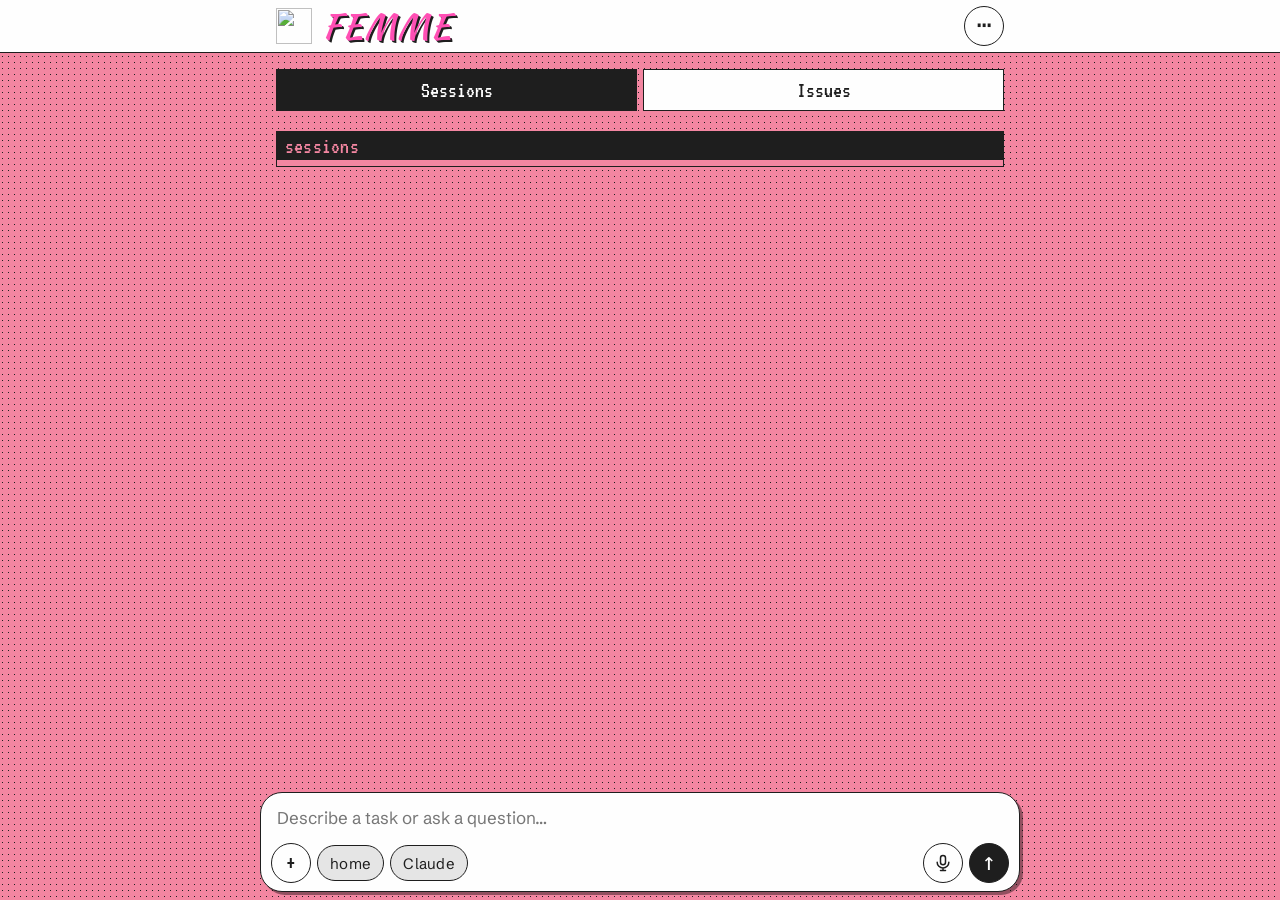
==== commit fe07df2a: "Board accounts window: each account shows its Fable weekly as a badge with the reset time cswap repo" ====
--- a/board/src/index.html
+++ b/board/src/index.html
@@ -314,8 +314,9 @@
   // Accounts: cswap's Claude logins on the box. Click one to switch to it; + add signs in a new one.
   const win = (label, w) => typeof w?.pct === 'number'
     ? `<span>${label}</span><span class="meter"><i style="width:${Math.min(100, w.pct)}%"></i></span><span>${Math.round(w.pct)}%${w.countdown ? ' · ' + esc(w.countdown) : ''}</span>` : '';
+  const when = iso => { const d = new Date(iso); return isNaN(d) ? '' : d.toLocaleString([], { day: 'numeric', month: 'long', hour: '2-digit', minute: '2-digit', hourCycle: 'h23' }); };
   const acct = a => `<button class="card acct${a.active ? ' on' : ''}" data-n="${a.number}"${a.active ? ' aria-current="true"' : ''}>
-      <span class="row"><span class="title">${a.number} · ${esc(a.alias || a.email)}</span>${a.active ? '<span class="st">active</span>' : ''}${a.disabled ? '<span class="st">disabled</span>' : ''}</span>
+      <span class="row"><span class="title">${a.number} · ${esc(a.alias || a.email)}</span>${a.active ? '<span class="st">active</span>' : ''}${a.disabled ? '<span class="st">disabled</span>' : ''}${(a.usage?.scoped || []).map(s => `<span class="st">${esc(s.name.toLowerCase())} ${Math.round(s.pct)}% · ${when(s.resetsAt)}</span>`).join('')}</span>
       ${a.usage ? `<span class="mini">${win('5h', a.usage.fiveHour)}${win('7d', a.usage.sevenDay)}</span>` : `<span class="meta">${esc(a.usageError || 'usage unknown')}</span>`}
     </button>`;
   // A sign-in in progress shows its link and a box for the code the sign-in page gives you.
